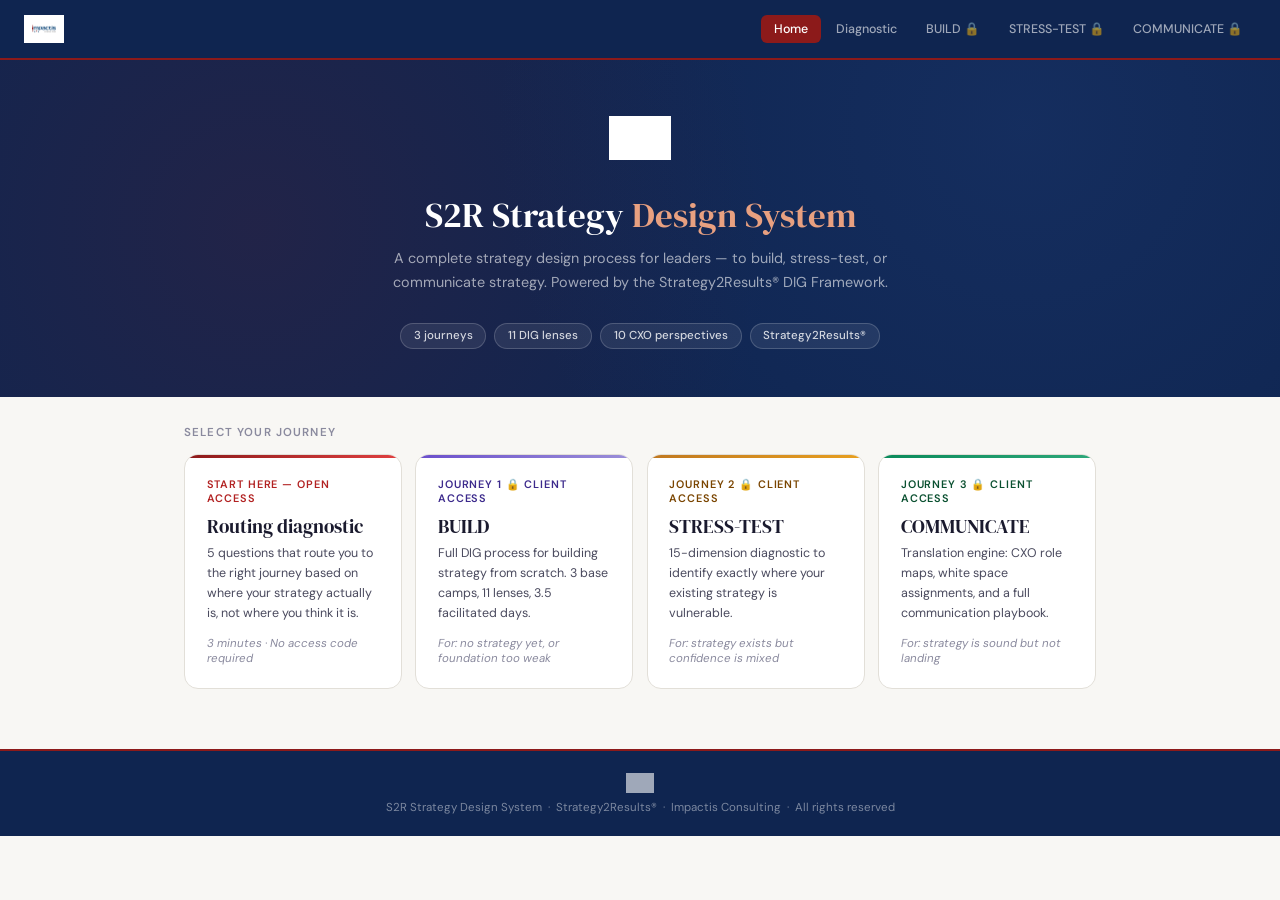
==== index.html @ dedb465a "Add files via upload" ====
<!DOCTYPE html>
<html lang="en">
<head>
<meta charset="UTF-8">
<meta name="viewport" content="width=device-width, initial-scale=1.0">
<title>S2R Strategy Design System — Impactis Consulting</title>
<link rel="preconnect" href="https://fonts.googleapis.com">
<link href="https://fonts.googleapis.com/css2?family=DM+Sans:ital,opsz,wght@0,9..40,300;0,9..40,400;0,9..40,500;0,9..40,600;1,9..40,400&family=DM+Serif+Display&display=swap" rel="stylesheet">
<style>
:root {
  --navy:#1B3F7A; --navy-dk:#0F2550; --navy-lt:#2C5099;
  --red:#8C1A1A; --red-m:#B22222;
  --bg:#F8F7F4; --surf:#FFFFFF; --surf2:#F2F0EC;
  --bdr:#E2DFD8; --bdr2:#CCC9C0;
  --tx:#1A1A2E; --tx2:#4A4A5E; --tx3:#8A8A9E;
  --build-bg:#F0EBF8; --build-bd:#9B8FD8; --build-tx:#3C2A8C;
  --stress-bg:#FEF3E2; --stress-bd:#E8A020; --stress-tx:#7A4500;
  --comm-bg:#E2F5EE; --comm-bd:#2EA87A; --comm-tx:#0A5030;
}
* { box-sizing:border-box; margin:0; padding:0; }
body { font-family:'DM Sans',sans-serif; background:var(--bg); color:var(--tx); min-height:100vh; }
.topnav { background:var(--navy-dk); padding:0 1.5rem; display:flex; align-items:center; justify-content:space-between; height:60px; position:sticky; top:0; z-index:100; border-bottom:2px solid var(--red); }
.topnav img { height:28px; }
.nav-links { display:flex; gap:3px; }
.nav-btn { padding:.4rem .8rem; border:none; background:none; color:rgba(255,255,255,.6); font-family:'DM Sans',sans-serif; font-size:.78rem; font-weight:500; cursor:pointer; border-radius:6px; transition:all .2s; white-space:nowrap; }
.nav-btn:hover { background:rgba(255,255,255,.1); color:#fff; }
.nav-btn.active { background:var(--red); color:#fff; }
.hero { background:var(--navy-dk); padding:3.5rem 1.5rem 3rem; text-align:center; position:relative; overflow:hidden; }
.hero::before { content:''; position:absolute; inset:0; background-image:radial-gradient(circle at 20% 50%,rgba(140,26,26,.15) 0%,transparent 50%),radial-gradient(circle at 80% 20%,rgba(44,80,153,.2) 0%,transparent 50%); }
.hero-logo { height:44px; margin-bottom:1.75rem; position:relative; filter:brightness(0) invert(1); }
.hero h1 { font-family:'DM Serif Display',serif; font-size:2.2rem; font-weight:400; color:#fff; line-height:1.25; margin-bottom:.65rem; position:relative; }
.hero h1 em { color:#E8A080; font-style:normal; }
.hero-sub { font-size:.9rem; color:rgba(255,255,255,.6); max-width:520px; margin:0 auto 1.75rem; line-height:1.65; position:relative; }
.hero-badges { display:flex; gap:8px; justify-content:center; flex-wrap:wrap; position:relative; }
.badge { background:rgba(255,255,255,.08); border:1px solid rgba(255,255,255,.18); color:rgba(255,255,255,.8); padding:.28rem .8rem; border-radius:20px; font-size:.72rem; font-weight:500; }
.journey-sel { padding:1.75rem 1.5rem; max-width:960px; margin:0 auto; }
.sel-title { font-size:.72rem; font-weight:600; color:var(--tx3); text-transform:uppercase; letter-spacing:.1em; margin-bottom:.9rem; }
.journey-cards { display:grid; grid-template-columns:repeat(auto-fit,minmax(200px,1fr)); gap:.85rem; }
.jcard { background:var(--surf); border:1.5px solid var(--bdr); border-radius:14px; padding:1.35rem; cursor:pointer; transition:all .2s; position:relative; overflow:hidden; }
.jcard::before { content:''; position:absolute; top:0; left:0; right:0; height:3px; }
.jcard.j-diag::before { background:linear-gradient(90deg,var(--red),#E04040); }
.jcard.j-build::before { background:linear-gradient(90deg,#6B4FCC,#9B8FD8); }
.jcard.j-stress::before { background:linear-gradient(90deg,#C07820,#E8A020); }
.jcard.j-comm::before { background:linear-gradient(90deg,#0A8A5A,#2EA87A); }
.jcard:hover { border-color:var(--navy); transform:translateY(-2px); box-shadow:0 6px 20px rgba(27,63,122,.1); }
.jcard-tag { font-size:.68rem; font-weight:600; text-transform:uppercase; letter-spacing:.08em; margin-bottom:.5rem; }
.j-diag .jcard-tag { color:var(--red-m); }
.j-build .jcard-tag { color:var(--build-tx); }
.j-stress .jcard-tag { color:var(--stress-tx); }
.j-comm .jcard-tag { color:var(--comm-tx); }
.jcard-title { font-family:'DM Serif Display',serif; font-size:1.2rem; color:var(--tx); margin-bottom:.35rem; }
.jcard-desc { font-size:.78rem; color:var(--tx2); line-height:1.6; margin-bottom:.75rem; }
.jcard-who { font-size:.72rem; color:var(--tx3); font-style:italic; }
.main { max-width:960px; margin:0 auto; padding:1.25rem 1.5rem 4rem; }
.page { display:none; }
.page.active { display:block; }
.sec-hdr { background:var(--surf); border:1px solid var(--bdr); border-radius:14px; padding:1.1rem 1.35rem; margin-bottom:1.1rem; border-top:3px solid; }
.sec-hdr.h-diag { border-top-color:var(--red-m); }
.sec-hdr.h-build { border-top-color:var(--build-bd); }
.sec-hdr.h-stress { border-top-color:var(--stress-bd); }
.sec-hdr.h-comm { border-top-color:var(--comm-bd); }
.sec-title { font-family:'DM Serif Display',serif; font-size:1.25rem; color:var(--tx); margin-bottom:.22rem; }
.sec-sub { font-size:.8rem; color:var(--tx2); line-height:1.55; }
.stats-row { display:flex; gap:7px; margin-top:.75rem; flex-wrap:wrap; }
.stat { background:var(--surf2); border-radius:7px; padding:.4rem .7rem; text-align:center; }
.stat-v { font-size:.95rem; font-weight:600; color:var(--navy); }
.stat-l { font-size:.62rem; color:var(--tx3); text-transform:uppercase; letter-spacing:.05em; }
.prog-wrap { display:flex; gap:5px; align-items:center; margin-bottom:1.25rem; }
.prog-dot { width:30px; height:3px; border-radius:2px; background:var(--bdr); transition:background .3s; }
.prog-dot.done { background:var(--navy); }
.prog-dot.active { background:var(--red-m); }
.prog-lbl { font-size:.72rem; color:var(--tx3); margin-left:7px; }
.q-card { background:var(--surf); border:1px solid var(--bdr); border-radius:14px; padding:1.35rem; margin-bottom:.85rem; }
.q-num { font-size:.68rem; font-weight:600; color:var(--red-m); letter-spacing:.08em; text-transform:uppercase; margin-bottom:.45rem; }
.q-text { font-size:.95rem; font-weight:500; color:var(--tx); line-height:1.45; margin-bottom:.28rem; }
.q-sub { font-size:.78rem; color:var(--tx3); line-height:1.55; margin-bottom:.95rem; font-style:italic; }
.opt { display:block; width:100%; background:var(--surf2); border:1px solid var(--bdr); border-radius:8px; padding:.8rem 1rem; margin-bottom:.4rem; cursor:pointer; text-align:left; transition:all .15s; font-family:'DM Sans',sans-serif; }
.opt:hover { border-color:var(--navy); background:#EEF2FA; }
.opt-lbl { font-size:.66rem; font-weight:600; color:var(--tx3); display:block; margin-bottom:2px; text-transform:uppercase; letter-spacing:.05em; }
.opt-txt { font-size:.82rem; color:var(--tx); line-height:1.45; }
.res-card { border-radius:14px; padding:1.35rem; border:2px solid; margin-bottom:.75rem; }
.res-card.rb { background:var(--build-bg); border-color:var(--build-bd); }
.res-card.rs { background:var(--stress-bg); border-color:var(--stress-bd); }
.res-card.rc { background:var(--comm-bg); border-color:var(--comm-bd); }
.res-title { font-family:'DM Serif Display',serif; font-size:1.3rem; margin-bottom:.22rem; }
.rb .res-title { color:var(--build-tx); }
.rs .res-title { color:var(--stress-tx); }
.rc .res-title { color:var(--comm-tx); }
.res-desc { font-size:.82rem; line-height:1.65; margin-bottom:.85rem; }
.rb .res-desc { color:#4A3A7A; }
.rs .res-desc { color:#7A4500; }
.rc .res-desc { color:var(--comm-tx); }
.sig-list { list-style:none; margin-bottom:.85rem; }
.sig-list li { font-size:.78rem; padding:2px 0 2px 13px; position:relative; line-height:1.5; }
.sig-list li::before { content:"—"; position:absolute; left:0; opacity:.5; }
.rb .sig-list li { color:#4A3A7A; }
.rs .sig-list li { color:#7A4500; }
.rc .sig-list li { color:var(--comm-tx); }
.score-row { display:flex; gap:7px; margin-bottom:.85rem; flex-wrap:wrap; }
.score-pill { font-size:.72rem; font-weight:500; padding:2px 9px; border-radius:9px; background:var(--surf2); border:1px solid var(--bdr); color:var(--tx2); }
.restart-lnk { background:none; border:none; font-size:.72rem; color:var(--tx3); cursor:pointer; text-decoration:underline; margin-top:.65rem; display:block; font-family:'DM Sans',sans-serif; }
.card { background:var(--surf); border:1px solid var(--bdr); border-radius:12px; overflow:hidden; margin-bottom:.85rem; }
.card-hdr { padding:.82rem 1rem; display:flex; align-items:center; justify-content:space-between; cursor:pointer; user-select:none; gap:8px; }
.card-hdr:hover { background:var(--surf2); }
.card-badge { font-size:.65rem; font-weight:600; padding:2px 7px; border-radius:5px; text-transform:uppercase; letter-spacing:.04em; flex-shrink:0; text-align:center; min-width:22px; }
.card-title { font-size:.88rem; font-weight:500; flex:1; margin:0 .6rem; }
.card-meta { font-size:.72rem; color:var(--tx3); flex-shrink:0; }
.card-chev { font-size:.8rem; color:var(--tx3); transition:transform .2s; flex-shrink:0; }
.card-chev.open { transform:rotate(180deg); }
.card-body { display:none; padding:.9rem 1rem 1rem; border-top:1px solid var(--bdr); }
.card-body.open { display:block; }
.arc-row { display:flex; gap:4px; flex-wrap:wrap; margin:7px 0; }
.arc-chip { font-size:.7rem; font-weight:500; padding:2px 8px; border-radius:5px; }
.det-lbl { font-size:.65rem; font-weight:600; color:var(--tx3); text-transform:uppercase; letter-spacing:.07em; margin:9px 0 3px; }
.det-txt { font-size:.8rem; color:var(--tx2); line-height:1.6; }
.out-pills { display:flex; flex-wrap:wrap; gap:4px; margin:3px 0; }
.out-pill { font-size:.7rem; font-weight:500; padding:2px 8px; border-radius:5px; }
.probe-list { list-style:none; }
.probe-list li { font-size:.78rem; color:var(--tx2); padding:2px 0 2px 13px; position:relative; line-height:1.5; }
.probe-list li::before { content:"?"; position:absolute; left:0; font-size:.65rem; font-weight:600; opacity:.5; top:4px; }
.phase-out { border-radius:9px; padding:.8rem .95rem; margin-top:.8rem; border-left:3px solid; }
.po-lbl { font-size:.65rem; font-weight:600; text-transform:uppercase; letter-spacing:.07em; margin-bottom:3px; }
.po-txt { font-size:.8rem; line-height:1.6; }
.cl-block { margin-bottom:.85rem; border-radius:12px; overflow:hidden; border:1px solid; }
.cb-hdr2 { padding:.8rem 1rem; display:flex; align-items:center; gap:9px; }
.dim-list { padding:.4rem .95rem .9rem; }
.dim-row { padding:.55rem 0; border-top:1px solid var(--bdr); }
.dim-row:first-child { border-top:none; }
.dim-q { font-size:.82rem; color:var(--tx); margin-bottom:.3rem; line-height:1.4; font-weight:500; }
.dim-sub { font-size:.73rem; color:var(--tx3); margin-bottom:.35rem; font-style:italic; line-height:1.4; }
.sc-track { display:flex; align-items:center; gap:7px; }
.sc-track input[type=range] { flex:1; accent-color:var(--navy); }
.sc-val { font-size:.73rem; font-weight:500; width:88px; text-align:right; flex-shrink:0; color:var(--navy); }
.sc-lbls { display:flex; justify-content:space-between; font-size:.63rem; color:var(--tx3); margin-top:2px; }
.hgrid { display:grid; grid-template-columns:repeat(5,1fr); gap:7px; margin-bottom:1.1rem; }
.hcard { border-radius:9px; padding:.7rem .45rem; border:1px solid; text-align:center; }
.hcard-nm { font-size:.62rem; font-weight:600; margin-bottom:2px; text-transform:uppercase; letter-spacing:.04em; }
.hcard-sc { font-size:1.25rem; font-weight:600; margin-bottom:1px; }
.hcard-lb { font-size:.65rem; }
.ovbar { height:5px; border-radius:3px; background:var(--bdr); margin:5px 0 1rem; }
.ovfill { height:5px; border-radius:3px; }
.gap-item { border-radius:9px; border:1px solid; margin-bottom:7px; overflow:hidden; }
.gap-hdr { padding:.7rem .95rem; display:flex; align-items:center; gap:7px; cursor:pointer; user-select:none; }
.gap-sev { font-size:.65rem; font-weight:600; padding:2px 6px; border-radius:4px; flex-shrink:0; color:#fff; }
.gap-title { font-size:.83rem; font-weight:500; flex:1; }
.gap-chev { font-size:.78rem; color:var(--tx3); transition:transform .2s; }
.gap-chev.open { transform:rotate(180deg); }
.gap-body { display:none; padding:0 .95rem .9rem; }
.gap-body.open { display:block; }
.st-grid { display:grid; grid-template-columns:1fr 1fr; gap:7px; margin:9px 0; }
.st-cell { border-radius:7px; padding:.55rem .7rem; border:1px solid var(--bdr); background:var(--surf2); }
.st-lbl { font-size:.63rem; font-weight:600; text-transform:uppercase; letter-spacing:.06em; color:var(--tx3); margin-bottom:2px; }
.st-txt { font-size:.76rem; color:var(--tx2); line-height:1.5; }
.lens-pills { display:flex; flex-wrap:wrap; gap:4px; margin-top:5px; }
.lens-pill { font-size:.68rem; font-weight:500; padding:2px 7px; border-radius:5px; }
.rb-card { border-radius:9px; border:1px solid var(--bdr); overflow:hidden; margin-bottom:7px; }
.rb-hdr2 { padding:.6rem .95rem; background:var(--surf2); display:flex; align-items:center; gap:7px; }
.rb-pri { font-size:.68rem; font-weight:600; padding:2px 6px; border-radius:4px; flex-shrink:0; }
.rb-title { font-size:.82rem; font-weight:500; flex:1; }
.rb-body { padding:.7rem .95rem; }
.rb-act { font-size:.8rem; color:var(--tx2); line-height:1.5; margin-bottom:.45rem; }
.step-nav2 { display:flex; margin-bottom:1.1rem; border-radius:9px; overflow:hidden; border:1px solid var(--bdr); }
.step-btn2 { flex:1; padding:.55rem .45rem; font-size:.72rem; font-weight:500; text-align:center; cursor:pointer; border:none; background:var(--surf2); color:var(--tx3); transition:all .2s; border-right:1px solid var(--bdr); font-family:'DM Sans',sans-serif; }
.step-btn2:last-child { border-right:none; }
.step-btn2.active { background:var(--comm-bg); color:var(--comm-tx); }
.step-btn2.done { background:var(--surf); color:var(--navy); font-weight:600; }
.csec { display:none; }
.csec.active { display:block; }
.fld-lbl { font-size:.68rem; font-weight:600; color:var(--tx3); text-transform:uppercase; letter-spacing:.06em; margin-bottom:3px; margin-top:13px; }
.fld-lbl:first-child { margin-top:0; }
.fld-sub { font-size:.73rem; color:var(--tx3); margin-bottom:5px; font-style:italic; line-height:1.4; }
textarea { width:100%; border:1px solid var(--bdr); border-radius:8px; padding:.6rem .8rem; font-size:.8rem; font-family:'DM Sans',sans-serif; color:var(--tx); background:var(--surf); resize:vertical; min-height:55px; line-height:1.5; }
textarea:focus { outline:none; border-color:var(--navy); }
input[type=text] { width:100%; border:1px solid var(--bdr); border-radius:6px; padding:.35rem .6rem; font-size:.78rem; font-family:'DM Sans',sans-serif; color:var(--tx); background:var(--surf); }
input[type=text]:focus { outline:none; border-color:var(--navy); }
.cxo-card2 { border-radius:9px; border:1px solid var(--bdr); overflow:hidden; margin-bottom:7px; }
.cxo-hdr2 { padding:.65rem .95rem; display:flex; align-items:center; gap:7px; cursor:pointer; user-select:none; }
.cxo-av { width:26px; height:26px; border-radius:50%; display:flex; align-items:center; justify-content:center; font-size:.65rem; font-weight:600; flex-shrink:0; }
.cxo-role2 { font-size:.85rem; font-weight:500; flex:1; }
.cxo-bias2 { font-size:.68rem; padding:2px 6px; border-radius:4px; flex-shrink:0; }
.cxo-chev2 { font-size:.78rem; color:var(--tx3); transition:transform .2s; }
.cxo-chev2.open { transform:rotate(180deg); }
.cxo-body2 { display:none; padding:0 .95rem .9rem; background:var(--surf); }
.cxo-body2.open { display:block; }
.trans-g { display:grid; grid-template-columns:1fr 1fr; gap:7px; margin:7px 0; }
.trans-c { border-radius:7px; padding:.55rem .7rem; border:1px solid var(--bdr); background:var(--surf2); }
.tc-lbl { font-size:.62rem; font-weight:600; text-transform:uppercase; letter-spacing:.06em; color:var(--tx3); margin-bottom:2px; }
.tc-txt { font-size:.76rem; color:var(--tx2); line-height:1.4; margin-bottom:3px; }
.vt-triad-row { margin-bottom:6px; border-radius:8px; padding:.6rem .75rem; border:1px solid; }
.vt-dim-label { font-size:.65rem; font-weight:600; text-transform:uppercase; letter-spacing:.06em; margin-bottom:4px; }
.vt-enterprise { background:rgba(255,255,255,.6); border-radius:5px; padding:.3rem .5rem; margin-bottom:4px; }
.vt-ent-lbl { font-size:.6rem; font-weight:600; text-transform:uppercase; letter-spacing:.05em; opacity:.7; margin-bottom:1px; }
.vt-ent-val { font-size:.74rem; font-style:italic; line-height:1.4; }
.vt-contrib-lbl { font-size:.6rem; font-weight:600; text-transform:uppercase; letter-spacing:.05em; opacity:.7; margin-bottom:2px; }
.ws-row2 { border-radius:9px; border:1px solid; margin-bottom:7px; overflow:hidden; }
.ws-hdr2 { padding:.7rem .95rem; display:flex; align-items:center; gap:7px; cursor:pointer; user-select:none; }
.ws-chev2 { font-size:.78rem; color:var(--tx3); transition:transform .2s; margin-left:auto; }
.ws-chev2.open { transform:rotate(180deg); }
.ws-body2 { display:none; padding:0 .95rem .9rem; }
.ws-body2.open { display:block; }
.ws-q2 { font-size:.78rem; color:var(--tx2); line-height:1.55; margin-bottom:.45rem; padding:.4rem .55rem; background:var(--surf2); border-radius:5px; border-left:2px solid; }
.own-sel { width:100%; border:1px solid var(--bdr); border-radius:6px; padding:.38rem .6rem; font-size:.78rem; font-family:'DM Sans',sans-serif; color:var(--tx); background:var(--surf); margin-top:5px; }
.pb-block2 { border-radius:9px; border:1px solid var(--bdr); overflow:hidden; margin-bottom:9px; }
.pb-hdr2 { padding:.75rem .95rem; display:flex; align-items:center; gap:7px; cursor:pointer; user-select:none; }
.pb-chev2 { font-size:.78rem; color:var(--tx3); transition:transform .2s; margin-left:auto; }
.pb-chev2.open { transform:rotate(180deg); }
.pb-body2 { display:none; padding:0 .95rem .9rem; }
.pb-body2.open { display:block; }
.msg-box2 { background:var(--surf2); border-radius:7px; padding:.7rem .85rem; margin-bottom:7px; border-left:3px solid var(--bdr2); }
.msg-lbl { font-size:.65rem; font-weight:600; text-transform:uppercase; letter-spacing:.06em; color:var(--tx3); margin-bottom:3px; }
.msg-txt { font-size:.78rem; color:var(--tx2); line-height:1.6; white-space:pre-line; }
.facil-box { background:#FEF3E2; border-radius:7px; padding:.55rem .8rem; border-left:3px solid #E8A020; margin-top:7px; }
.facil-lbl { font-size:.62rem; font-weight:600; text-transform:uppercase; letter-spacing:.06em; color:#7A4500; margin-bottom:2px; }
.facil-txt { font-size:.76rem; color:#7A4500; line-height:1.55; }
.warn-chip { display:inline-block; font-size:.7rem; padding:2px 7px; border-radius:5px; background:#FEE; color:#8C1A1A; border:1px solid #F0AAAA; margin-bottom:9px; }
.info-box { background:var(--surf2); border:1px solid var(--bdr); border-radius:9px; padding:.8rem .95rem; margin-bottom:.8rem; }
.info-title { font-size:.82rem; font-weight:500; color:var(--tx); margin-bottom:2px; }
.info-sub { font-size:.76rem; color:var(--tx2); line-height:1.55; }
.btn-p { padding:.55rem 1.1rem; border-radius:8px; border:none; font-size:.82rem; font-weight:500; cursor:pointer; background:var(--navy); color:#fff; font-family:'DM Sans',sans-serif; transition:opacity .15s; }
.btn-p:hover { opacity:.85; }
.btn-s { padding:.48rem .9rem; border-radius:7px; background:none; border:1px solid var(--bdr2); color:var(--tx2); font-size:.78rem; font-family:'DM Sans',sans-serif; cursor:pointer; transition:background .15s; }
.btn-s:hover { background:var(--surf2); }
.btn-red { background:var(--red-m) !important; color:#fff !important; }
.btn-grn { background:var(--comm-tx) !important; color:#fff !important; }
.btn-row { display:flex; gap:7px; align-items:center; margin-top:.85rem; flex-wrap:wrap; }
footer { background:var(--navy-dk); color:rgba(255,255,255,.45); text-align:center; padding:1.35rem; font-size:.72rem; border-top:2px solid var(--red); margin-top:2rem; }
footer img { height:20px; filter:brightness(0) invert(1); opacity:.6; margin-bottom:.45rem; display:block; margin-left:auto; margin-right:auto; }
.lock-overlay { position:fixed; inset:0; background:linear-gradient(135deg,#0F2550 0%,#1B3F7A 100%); display:flex; align-items:center; justify-content:center; z-index:9999; padding:1.5rem; }
.lock-box { background:#fff; border-radius:18px; padding:2.75rem 2.25rem; max-width:400px; width:100%; text-align:center; box-shadow:0 32px 80px rgba(0,0,0,.35); }
.lock-logo { height:38px; margin-bottom:2rem; }
.lock-ring { width:64px; height:64px; border-radius:50%; background:#EEF2FA; display:flex; align-items:center; justify-content:center; margin:0 auto 1.25rem; font-size:1.6rem; }
.lock-title { font-family:'DM Serif Display',serif; font-size:1.5rem; color:#0F2550; margin-bottom:.4rem; }
.lock-sub { font-size:.82rem; color:#6A6A7E; line-height:1.6; margin-bottom:1.75rem; }
.lock-input-wrap { position:relative; margin-bottom:.75rem; }
.lock-input { width:100%; border:1.5px solid #E2DFD8; border-radius:10px; padding:.8rem 2.8rem .8rem 1rem; font-size:.95rem; font-family:'DM Sans',sans-serif; color:#1A1A2E; background:#F8F7F4; transition:border-color .15s; text-align:center; letter-spacing:.1em; }
.lock-input:focus { outline:none; border-color:#1B3F7A; background:#fff; }
.lock-input.shake { animation:shake .35s ease; }
.lock-btn { width:100%; padding:.8rem; border-radius:10px; border:none; font-size:.95rem; font-weight:600; font-family:'DM Sans',sans-serif; cursor:pointer; background:#1B3F7A; color:#fff; transition:all .15s; margin-bottom:.75rem; }
.lock-btn:hover { background:#0F2550; }
.lock-err { font-size:.78rem; color:#B22222; margin-bottom:.5rem; min-height:1.1rem; }
.lock-footer { font-size:.72rem; color:#A0A0B0; margin-top:1.25rem; line-height:1.5; }
.lock-footer a { color:#1B3F7A; font-weight:500; }
@keyframes shake { 0%,100%{transform:translateX(0)} 20%{transform:translateX(-6px)} 40%{transform:translateX(6px)} 60%{transform:translateX(-4px)} 80%{transform:translateX(4px)} }
@media(max-width:600px) {
  .hero h1 { font-size:1.65rem; }
  .journey-cards { grid-template-columns:1fr; }
  .hgrid { grid-template-columns:repeat(3,1fr); }
  .st-grid,.trans-g { grid-template-columns:1fr; }
  .nav-btn { font-size:.68rem; padding:.32rem .5rem; }
  .topnav { padding:0 .85rem; }
}

.sf-wrap{border:2px solid #1B3F7A;border-radius:14px;overflow:hidden;margin-bottom:1.25rem}
.sf-hdr{background:linear-gradient(135deg,#1B3F7A,#2C5099);padding:1rem 1.25rem;cursor:pointer;display:flex;align-items:center;justify-content:space-between}
.sf-hdr-title{font-family:'DM Serif Display',serif;font-size:1.15rem;color:#fff;margin-bottom:.18rem}
.sf-hdr-sub{font-size:.74rem;color:rgba(255,255,255,.7)}
.sf-hdr-badge{font-size:.62rem;font-weight:600;padding:3px 9px;border-radius:10px;background:rgba(255,255,255,.15);color:#fff;text-transform:uppercase;letter-spacing:.07em}
.sf-body{background:#fff;display:none}.sf-body.open{display:block}
.sf-tabs{display:flex;overflow-x:auto;border-bottom:1px solid var(--bdr);background:#F8F7F4;padding:0 .65rem;gap:2px}
.sf-tab{padding:.5rem .7rem;border:none;background:none;font-family:'DM Sans',sans-serif;font-size:.72rem;font-weight:500;color:var(--tx3);cursor:pointer;border-bottom:2px solid transparent;white-space:nowrap;flex-shrink:0}
.sf-tab:hover{color:var(--navy)}.sf-tab.active{color:var(--navy);border-bottom-color:var(--red-m);font-weight:600}
.sf-panel{display:none;padding:1rem 1.1rem 1.25rem}.sf-panel.active{display:block}
.sf-def-line{font-size:.82rem;color:var(--tx2);line-height:1.65;background:var(--surf2);border-radius:8px;padding:.75rem .95rem;border-left:3px solid var(--navy);margin-bottom:.85rem;font-style:italic}
.sf-table{width:100%;border-collapse:collapse;margin-bottom:.75rem}
.sf-table th{background:var(--navy);color:#fff;font-size:.66rem;font-weight:600;text-transform:uppercase;letter-spacing:.06em;padding:.45rem .65rem;text-align:left}
.sf-table td{font-size:.76rem;color:var(--tx2);padding:.4rem .65rem;border-bottom:1px solid var(--bdr);line-height:1.5;vertical-align:top}
.sf-table tr:nth-child(even) td{background:#F8F7F4}.sf-table td:first-child{font-weight:600;color:var(--navy);white-space:nowrap}
.sf-grid2{display:grid;grid-template-columns:1fr 1fr;gap:.65rem;margin-bottom:.85rem}
.sf-card{border-radius:9px;border:1px solid;padding:.75rem .9rem}
.sf-card-lbl{font-size:.65rem;font-weight:600;text-transform:uppercase;letter-spacing:.07em;margin-bottom:.35rem}
.sf-card-title{font-size:.95rem;font-weight:600;margin-bottom:.3rem;font-family:'DM Serif Display',serif}
.sf-card-body{font-size:.76rem;line-height:1.55;color:var(--tx2)}
.sf-chain-item{display:flex;gap:.75rem;margin-bottom:.65rem;align-items:flex-start}
.sf-chain-num{width:28px;height:28px;border-radius:50%;background:var(--navy);color:#fff;font-size:.78rem;font-weight:600;display:flex;align-items:center;justify-content:center;flex-shrink:0;margin-top:2px}
.sf-chain-body{flex:1;border:1px solid var(--bdr);border-radius:8px;padding:.6rem .8rem}
.sf-chain-stage{font-size:.82rem;font-weight:600;color:var(--navy);margin-bottom:.2rem}
.sf-chain-what{font-size:.75rem;color:var(--tx2);line-height:1.5;margin-bottom:.25rem}
.sf-chain-break{font-size:.72rem;color:#8C1A1A;background:#FEE;border-radius:4px;padding:.2rem .45rem;border-left:2px solid #D04040}
.sf-chain-arrow{text-align:center;font-size:.9rem;color:var(--navy);opacity:.5;margin:-3px 0 -3px 10px}
.sf-engine-card{border-radius:9px;border:1px solid #6B8FCC;background:#EEF2FA;padding:.85rem 1rem;margin-bottom:.65rem}
.sf-engine-title{font-size:.9rem;font-weight:600;color:#1B3F7A;margin-bottom:.25rem}
.sf-engine-sub{font-size:.74rem;color:#4A5E8A;margin-bottom:.45rem}
.sf-engine-body{font-size:.76rem;color:var(--tx2);line-height:1.55}
.sf-engine-fail{font-size:.72rem;background:#FEE;color:#8C1A1A;border-radius:4px;padding:.3rem .55rem;margin-top:.45rem;border-left:2px solid #D04040}
.dig-align{border-radius:9px;border:1px solid;padding:.75rem .95rem;margin-top:.85rem}
.dig-align-hdr{font-size:.65rem;font-weight:600;text-transform:uppercase;letter-spacing:.08em;margin-bottom:.55rem;display:flex;align-items:center;gap:6px}
.dig-align-hdr::before{content:'↩';font-size:.85rem}
.dig-align-row{display:grid;grid-template-columns:1fr 1fr;gap:.5rem;margin-bottom:.45rem}
.dig-align-cell{border-radius:6px;padding:.45rem .6rem;background:rgba(255,255,255,.6);border:1px solid rgba(0,0,0,.08)}
.dig-align-cell-lbl{font-size:.6rem;font-weight:600;text-transform:uppercase;letter-spacing:.06em;opacity:.7;margin-bottom:2px}
.dig-align-cell-val{font-size:.73rem;line-height:1.45}
.dig-align-pills{display:flex;flex-wrap:wrap;gap:4px;margin-top:.35rem}
.dig-align-pill{font-size:.67rem;font-weight:500;padding:2px 7px;border-radius:5px;opacity:.85}
.sf-qref-row{display:grid;grid-template-columns:120px 1fr 1fr 1fr;gap:0;border-bottom:1px solid var(--bdr)}
.sf-qref-row:last-child{border-bottom:none}
.sf-qref-cell{padding:.5rem .65rem;font-size:.74rem;color:var(--tx2);line-height:1.45;border-right:1px solid var(--bdr)}
.sf-qref-cell:last-child{border-right:none}
.sf-qref-cell.header{font-size:.64rem;font-weight:600;text-transform:uppercase;letter-spacing:.06em;color:var(--tx3);background:#F8F7F4}
.sf-qref-cell.dim{font-weight:600;color:var(--navy);background:#F0F4FF}
@media(max-width:600px){.sf-grid2{grid-template-columns:1fr}.dig-align-row{grid-template-columns:1fr}.sf-qref-row{grid-template-columns:1fr}}
</style>
</head>
<body>

<!-- LOCK OVERLAY -->
<div id="lock-overlay" class="lock-overlay" style="display:none">
  <div class="lock-box">
    <img class="lock-logo" src="[data-uri]" alt="Impactis Consulting">
    <div class="lock-ring">🔒</div>
    <div class="lock-title">Journey access required</div>
    <p class="lock-sub">The BUILD, STRESS-TEST, and COMMUNICATE journeys are available to Impactis Consulting clients. Enter your access code to continue.</p>
    <div class="lock-input-wrap">
      <input class="lock-input" type="password" id="lock-pw" placeholder="Enter access code" onkeydown="if(event.key==='Enter')lockSubmit()">
    </div>
    <div class="lock-err" id="lock-err"></div>
    <button class="lock-btn" onclick="lockSubmit()">Unlock &rarr;</button>
    <button onclick="cancelLock()" style="width:100%;padding:.65rem;border-radius:10px;border:1px solid #E2DFD8;background:none;font-size:.88rem;font-family:'DM Sans',sans-serif;color:#4A4A5E;cursor:pointer;margin-bottom:.5rem;">&#8592; Back to main menu</button>
    <div class="lock-footer">Don't have an access code?<br><a href="/cdn-cgi/l/email-protection#85ecebe3eac5ece8f5e4e6f1ecf6abe6eaabffe4"><span class="__cf_email__" data-cfemail="fa93949c95ba93978a9b998e9389d49995d4809b">[email&#160;protected]</span></a></div>
  </div>
</div>

<!-- NAV -->
<nav class="topnav">
  <img src="[data-uri]" alt="Impactis Consulting">
  <div class="nav-links">
    <button class="nav-btn active" onclick="showPage('home')">Home</button>
    <button class="nav-btn" onclick="showPage('diagnostic')">Diagnostic</button>
    <button class="nav-btn" onclick="showPage('build')">BUILD 🔒</button>
    <button class="nav-btn" onclick="showPage('stress')">STRESS-TEST 🔒</button>
    <button class="nav-btn" onclick="showPage('communicate')">COMMUNICATE 🔒</button>
  </div>
</nav>

<!-- HOME -->
<div class="page active" id="page-home">
  <div class="hero">
    <img class="hero-logo" src="[data-uri]" alt="Impactis Consulting">
    <h1>S2R Strategy <em>Design System</em></h1>
    <p class="hero-sub">A complete strategy design process for leaders — to build, stress-test, or communicate strategy. Powered by the Strategy2Results&reg; DIG Framework.</p>
    <div class="hero-badges">
      <span class="badge">3 journeys</span>
      <span class="badge">11 DIG lenses</span>
      <span class="badge">10 CXO perspectives</span>
      <span class="badge">Strategy2Results&reg;</span>
    </div>
  </div>
  <div class="journey-sel">
    <div class="sel-title">Select your journey</div>
    <div class="journey-cards">
      <div class="jcard j-diag" onclick="showPage('diagnostic')">
        <div class="jcard-tag">Start here &mdash; Open access</div>
        <div class="jcard-title">Routing diagnostic</div>
        <div class="jcard-desc">5 questions that route you to the right journey based on where your strategy actually is, not where you think it is.</div>
        <div class="jcard-who">3 minutes &middot; No access code required</div>
      </div>
      <div class="jcard j-build" onclick="showPage('build')">
        <div class="jcard-tag">Journey 1 🔒 Client access</div>
        <div class="jcard-title">BUILD</div>
        <div class="jcard-desc">Full DIG process for building strategy from scratch. 3 base camps, 11 lenses, 3.5 facilitated days.</div>
        <div class="jcard-who">For: no strategy yet, or foundation too weak</div>
      </div>
      <div class="jcard j-stress" onclick="showPage('stress')">
        <div class="jcard-tag">Journey 2 🔒 Client access</div>
        <div class="jcard-title">STRESS-TEST</div>
        <div class="jcard-desc">15-dimension diagnostic to identify exactly where your existing strategy is vulnerable.</div>
        <div class="jcard-who">For: strategy exists but confidence is mixed</div>
      </div>
      <div class="jcard j-comm" onclick="showPage('communicate')">
        <div class="jcard-tag">Journey 3 🔒 Client access</div>
        <div class="jcard-title">COMMUNICATE</div>
        <div class="jcard-desc">Translation engine: CXO role maps, white space assignments, and a full communication playbook.</div>
        <div class="jcard-who">For: strategy is sound but not landing</div>
      </div>
    </div>
  </div>
</div>

<!-- DIAGNOSTIC -->
<div class="page" id="page-diagnostic">
  <div class="main">
    <div style="margin-bottom:.85rem"><button onclick="showPage('home')" style="background:none;border:none;font-family:'DM Sans',sans-serif;font-size:.78rem;color:var(--tx3);cursor:pointer;padding:.3rem 0;display:flex;align-items:center;gap:5px">&#8592; Main menu</button></div>
    <div class="sec-hdr h-diag">
      <div class="sec-title">Routing diagnostic</div>
      <div class="sec-sub">5 questions that route you to the right journey. Answer honestly. The diagnostic is open access — the journeys require a client access code.</div>
    </div>
    <div id="diag-prog"></div>
    <div id="diag-qzone"></div>
  </div>
</div>

<!-- BUILD -->
<div class="page" id="page-build">
  <div class="main">
    <div style="margin-bottom:.85rem"><button onclick="showPage('home')" style="background:none;border:none;font-family:'DM Sans',sans-serif;font-size:.78rem;color:var(--tx3);cursor:pointer;padding:.3rem 0;display:flex;align-items:center;gap:5px">&#8592; Main menu</button></div>
    <div class="sec-hdr h-build">
      <div class="sec-title">BUILD journey — full DIG process</div>
      <div class="sec-sub">Three base camps, 11 lenses, driven by the 4-point learning arc: Awareness &rarr; Intelligence &rarr; Extrapolating &rarr; Converging Zone. Click each base camp to expand.</div>
      <div class="stats-row">
        <div class="stat"><div class="stat-v">3</div><div class="stat-l">Base camps</div></div>
        <div class="stat"><div class="stat-v">11</div><div class="stat-l">Lenses</div></div>
        <div class="stat"><div class="stat-v">3.5</div><div class="stat-l">Days</div></div>
        <div class="stat"><div class="stat-v">10</div><div class="stat-l">CXO roles</div></div>
      </div>
    </div>
    <div id="strat-fund-wrap"></div>
    <div id="build-camps"></div>
  </div>
</div>

<!-- STRESS-TEST -->
<div class="page" id="page-stress">
  <div class="main">
    <div style="margin-bottom:.85rem"><button onclick="showPage('home')" style="background:none;border:none;font-family:'DM Sans',sans-serif;font-size:.78rem;color:var(--tx3);cursor:pointer;padding:.3rem 0;display:flex;align-items:center;gap:5px">&#8592; Main menu</button></div>
    <div class="sec-hdr h-stress">
      <div class="sec-title">STRESS-TEST journey — 15-dimension assessment</div>
      <div class="sec-sub">Score your existing strategy across five gap clusters. The system identifies your weakest areas, applies four stress-test lenses to each, and produces a prioritised rebuild agenda.</div>
    </div>
    <div id="stress-assess"></div>
    <div class="btn-row">
      <button class="btn-p btn-red" onclick="runStressAnalysis()">Analyse my strategy &rarr;</button>
      <button class="btn-s" onclick="resetStress()">Reset scores</button>
    </div>
    <div id="stress-results" style="display:none;margin-top:1.25rem"></div>
  </div>
</div>

<!-- COMMUNICATE -->
<div class="page" id="page-communicate">
  <div class="main">
    <div style="margin-bottom:.85rem"><button onclick="showPage('home')" style="background:none;border:none;font-family:'DM Sans',sans-serif;font-size:.78rem;color:var(--tx3);cursor:pointer;padding:.3rem 0;display:flex;align-items:center;gap:5px">&#8592; Main menu</button></div>
    <div class="sec-hdr h-comm">
      <div class="sec-title">COMMUNICATE journey — strategy translation engine</div>
      <div class="sec-sub">For leaders whose strategy is sound but not landing. Build your CXO translation map, white space assignments, and full communication playbook in four steps.</div>
    </div>
    <div class="step-nav2" id="comm-tabs"></div>
    <div id="comm-sections"></div>
  </div>
</div>

<footer>
  <img src="[data-uri]" alt="Impactis Consulting">
  S2R Strategy Design System &nbsp;&middot;&nbsp; Strategy2Results&reg; &nbsp;&middot;&nbsp; Impactis Consulting &nbsp;&middot;&nbsp; All rights reserved
</footer>

<script data-cfasync="false" src="/cdn-cgi/scripts/5c5dd728/cloudflare-static/email-decode.min.js"></script><script>

// ═══════════════════════════════════════════
// ACCESS CONTROL
// Password hash (SHA-256). Default = Impactis2025
// Ask Claude to update this when you want a new password.
// ═══════════════════════════════════════════
var PW_HASH = '157445a71fbc7b25c7f09d29a839c110afcf6ba7578644ed697abe033294c541';
var GATED = ['build', 'stress', 'communicate'];
var pendingPage = null;

async function sha256(str) {
  var buf = await crypto.subtle.digest('SHA-256', new TextEncoder().encode(str));
  return Array.from(new Uint8Array(buf)).map(function(b) { return b.toString(16).padStart(2,'0'); }).join('');
}
// No session storage — every journey click requires the access code
function isUnlocked() { return false; }
function showLock(pageId) {
  pendingPage = pageId;
  document.body.style.overflow = 'hidden';
  document.getElementById('lock-overlay').style.display = 'flex';
  setTimeout(function() { document.getElementById('lock-pw').focus(); }, 120);
}
function hideLock() {
  document.body.style.overflow = '';
  document.getElementById('lock-overlay').style.display = 'none';
}
async function lockSubmit() {
  var pw = document.getElementById('lock-pw').value;
  var err = document.getElementById('lock-err');
  if (!pw) { err.textContent = 'Please enter your access code.'; return; }
  var h = await sha256(pw);
  if (h === PW_HASH) {
    hideLock();
    document.getElementById('lock-pw').value = '';
    err.textContent = '';
    hideLock();
    document.getElementById('lock-pw').value = '';
    err.textContent = '';
    if (pendingPage) { var pg = pendingPage; pendingPage = null; _navTo(pg); }
  } else {
    err.textContent = 'Incorrect access code. Please try again.';
    var inp = document.getElementById('lock-pw');
    inp.value = '';
    inp.classList.add('shake');
    setTimeout(function() { inp.classList.remove('shake'); }, 400);
  }
}

function cancelLock() {
  pendingPage = null;
  hideLock();
  _navTo('home');
}

// ═══════════════════════════════════════════
// NAVIGATION
// ═══════════════════════════════════════════
var PAGES = ['home', 'diagnostic', 'build', 'stress', 'communicate'];

function _navTo(id) {
  PAGES.forEach(function(p) {
    document.getElementById('page-' + p).classList.toggle('active', p === id);
  });
  document.querySelectorAll('.nav-btn').forEach(function(b, i) {
    b.classList.toggle('active', PAGES[i] === id);
  });
  window.scrollTo(0, 0);
}

function showPage(id) {
  if (GATED.indexOf(id) !== -1 && !isUnlocked()) {
    showLock(id);
    return;
  }
  _navTo(id);
}

function tog(id) {
  var b = document.getElementById(id + '-b');
  var c = document.getElementById(id + '-c');
  if (!b) return;
  var open = b.classList.toggle('open');
  if (c) c.classList.toggle('open', open);
}

function togCamp(id) {
  var b = document.getElementById('camp-body-' + id);
  var c = document.getElementById('camp-chev-' + id);
  if (!b) return;
  var open = b.style.display === 'none' || b.style.display === '';
  b.style.display = open ? 'block' : 'none';
  if (c) c.textContent = open ? '▲' : '▼';
}

// ═══════════════════════════════════════════
// DIAGNOSTIC
// ═══════════════════════════════════════════
var DQS = [
  {num:"Question 1 of 5", text:"Does your organisation currently have a documented strategy?", sub:"A strategy pinned to a wall or buried in a slide deck doesn't count unless people actively use it.",
   opts:[
    {l:"A", t:"Yes — documented strategy our leadership team actively references and can articulate.", s:{b:0,st:2,c:1}},
    {l:"B", t:"Sort of — we have something, but it's loose, informal, or not consistently understood.", s:{b:1,st:2,c:1}},
    {l:"C", t:"No — starting from scratch or what we have is too outdated to be useful.", s:{b:3,st:0,c:0}}
  ]},
  {num:"Question 2 of 5", text:"How confident are you that your current direction will actually deliver the results you're expecting?", sub:"Think about the last time someone challenged your strategic assumptions. How did that conversation go?",
   opts:[
    {l:"A", t:"Very confident — the logic holds, assumptions are sound, and we've stress-tested it recently.", s:{b:0,st:1,c:2}},
    {l:"B", t:"Somewhat confident — there are areas I'd like to pressure-test, but the core direction feels right.", s:{b:1,st:2,c:1}},
    {l:"C", t:"Not confident — I have real doubts about whether the strategy is built on solid logic.", s:{b:2,st:3,c:0}}
  ]},
  {num:"Question 3 of 5", text:"When your leadership team discusses the strategy, do they all understand it the same way?", sub:"The MyHealth Live test: if you asked 10 leaders what success looks like, would you get one answer or ten?",
   opts:[
    {l:"A", t:"Yes — strong shared understanding. Leaders debate execution, not direction.", s:{b:0,st:1,c:2}},
    {l:"B", t:"Partially — people broadly agree but each function emphasises different priorities.", s:{b:1,st:1,c:2}},
    {l:"C", t:"No — significant misalignment. Different leaders are pursuing different strategies.", s:{b:2,st:2,c:1}}
  ]},
  {num:"Question 4 of 5", text:"When the strategy is communicated to teams, do people know what to do differently?", sub:"Not whether they've heard the strategy — whether they can translate it into changed behaviour.",
   opts:[
    {l:"A", t:"Yes — people understand what to start, stop, and change. Strategy connects to daily decisions.", s:{b:0,st:0,c:1}},
    {l:"B", t:"Partially — senior leaders can translate it, but it gets lost or distorted further down.", s:{b:0,st:1,c:3}},
    {l:"C", t:"No — people hear the strategy but can't connect it to their work.", s:{b:1,st:1,c:3}}
  ]},
  {num:"Question 5 of 5", text:"In the past 12 months, have you formally reviewed and updated your strategy in response to environmental changes?", sub:"This tests whether your strategy is iterative or was set once and defended since.",
   opts:[
    {l:"A", t:"Yes — regular review cadence and we've updated the strategy based on what we've learned.", s:{b:0,st:0,c:1}},
    {l:"B", t:"Partially — we've discussed changes informally, but no structured strategy review.", s:{b:0,st:2,c:1}},
    {l:"C", t:"No — strategy is largely unchanged. We track performance but don't revisit assumptions.", s:{b:1,st:3,c:0}}
  ]}
];

var DJOURNEYS = {
  b: {cls:'rb', title:'Your journey: BUILD', sub:'Strategy creation from scratch',
      desc:"The diagnostic signals you need a strategy foundation before anything else. The BUILD journey takes you through the full DIG process — establishing direction, designing the influence system, and grounding in culture and environment.",
      signals:["No documented strategy, or one that isn't actively used","Strategic confidence is limited — assumptions need rebuilding","Leadership alignment is fragile or missing","The right starting point is heart & mind alignment, not gap analysis"],
      page:'build'},
  st: {cls:'rs', title:'Your journey: STRESS-TEST', sub:'Interrogate your existing strategy',
       desc:"You have a strategy, but the diagnostic flags real gaps. The STRESS-TEST uses the 15-dimension assessment to identify exactly where your strategy is vulnerable, then routes you to specific lenses for targeted rebuilding.",
       signals:["Strategy exists but confidence is mixed","Assumptions haven't been formally stress-tested recently","Strategy hasn't been reviewed in response to environmental changes","Leadership alignment is partial — functional bias is shaping interpretation"],
       page:'stress'},
  c:  {cls:'rc', title:'Your journey: COMMUNICATE', sub:'Translate strategy into team action',
       desc:"Your strategy is sound and leadership is aligned — but it isn't landing at team level. The COMMUNICATE journey builds a CXO translation map, white space assignments, and a communication playbook.",
       signals:["Strategy exists and leadership is broadly confident","The gap is translation — clarity at the top, not at the working level","Different functions are executing the same strategy differently","White space between functions needs design, not just communication"],
       page:'communicate'}
};

var dcur = 0, dsc = {b:0, st:0, c:0}, dans = [];

function dRenderProg() {
  var h = '<div class="prog-wrap">';
  for (var i = 0; i < 5; i++) h += '<div class="prog-dot' + (i < dcur ? ' done' : i === dcur ? ' active' : '') + '"></div>';
  h += '<span class="prog-lbl">' + (dcur < 5 ? (dcur+1) + ' of 5' : 'Complete') + '</span></div>';
  document.getElementById('diag-prog').innerHTML = h;
}

function dRenderQ() {
  dRenderProg();
  var q = DQS[dcur];
  var h = '<div class="q-card"><div class="q-num">' + q.num + '</div><div class="q-text">' + q.text + '</div><div class="q-sub">' + q.sub + '</div>';
  q.opts.forEach(function(o, i) {
    h += '<button class="opt" onclick="dChoose(' + i + ')"><span class="opt-lbl">Option ' + o.l + '</span><span class="opt-txt">' + o.t + '</span></button>';
  });
  h += '</div>';
  if (dcur > 0) h += '<button class="btn-s" onclick="dBack()" style="margin-top:.5rem">&larr; Back</button>';
  document.getElementById('diag-qzone').innerHTML = h;
}

function dChoose(i) {
  var s = DQS[dcur].opts[i].s;
  dans.push({q:dcur, i:i, s:s});
  dsc.b += s.b; dsc.st += s.st; dsc.c += s.c;
  dcur++;
  if (dcur === 5) dRenderResult(); else dRenderQ();
}

function dBack() {
  if (!dcur) return;
  var p = dans.pop();
  dsc.b -= p.s.b; dsc.st -= p.s.st; dsc.c -= p.s.c;
  dcur--; dRenderQ();
}

function dGetRoute() {
  if (dsc.b >= dsc.st && dsc.b >= dsc.c) return 'b';
  if (dsc.st >= dsc.b && dsc.st >= dsc.c) return 'st';
  return 'c';
}

function dRenderResult() {
  dRenderProg();
  var r = dGetRoute(), j = DJOURNEYS[r];
  var tot = dsc.b + dsc.st + dsc.c || 1;
  var pb = Math.round(dsc.b/tot*100), ps = Math.round(dsc.st/tot*100), pc = Math.round(dsc.c/tot*100);
  var sigs = j.signals.map(function(s) { return '<li>' + s + '</li>'; }).join('');
  document.getElementById('diag-qzone').innerHTML =
    '<div class="score-row">' +
    '<span class="score-pill">Build: ' + pb + '%</span>' +
    '<span class="score-pill">Stress-test: ' + ps + '%</span>' +
    '<span class="score-pill">Communicate: ' + pc + '%</span>' +
    '</div>' +
    '<div class="res-card ' + j.cls + '">' +
    '<div class="res-title">' + j.title + '</div>' +
    '<div style="font-size:.72rem;font-weight:500;margin-bottom:.7rem;opacity:.75">' + j.sub + '</div>' +
    '<div class="res-desc">' + j.desc + '</div>' +
    '<ul class="sig-list">' + sigs + '</ul>' +
    '<p style="font-size:.78rem;margin-bottom:.75rem;color:var(--tx3);font-style:italic">This journey requires your client access code.</p>' +
    '<button class="btn-p" onclick="showPage(\'' + j.page + '\')" style="background:var(--navy)">Go to ' + j.title.split(':')[1].trim() + ' &rarr;</button>' +
    '</div>' +
    '<button class="restart-lnk" onclick="dRestart()">Restart diagnostic</button>';
}

function dRestart() { dcur = 0; dsc = {b:0,st:0,c:0}; dans = []; dRenderQ(); }
dRenderQ();

// ═══════════════════════════════════════════
// BUILD
// ═══════════════════════════════════════════
var CAMPS = [
  {id:"bc1", label:"Base Camp 1", title:"Direction", sub:"Where are we going and why? · 4 lenses · 1 full day",
   bgH:"#EEF2FA", bd:"#6B8FCC", tx:"#1B3F7A", bBg:"#C8D5EE", bTx:"#0F2550", bl:"#2C5099",
   po:"A coherent strategic direction: documented intent, differentiated WHY, scoped WHAT, and validated ABCV logic.",
   lenses:[
    {n:1, name:"Heart & mind alignment", time:"3h 40",
     arc:["Awareness: OCEANAL + SCARF model","Intelligence: Iceberg model + PEC funnel","Extrapolating: high flammables & burning platforms","Converging zone: CXO role synthesis"],
     aC:["#EEF2FA","#E6F1FB","#FEF3E2","#E2F5EE"], aTx:["#1B3F7A","#0C447C","#7A4500","#0A5030"],
     what:"Surfaces cognitive and emotional states that filter every strategic message. Identifies functional bias, names the emotional climate, and establishes behavioural conditions for collective thinking.",
     probes:["What emotional state is our leadership team operating from right now?","Where is functional bias most likely to distort our strategic thinking?","What cognitive guardrails do we need to make good decisions together?","What does each CXO role need to feel safe enough to challenge assumptions?"],
     outs:["Functional bias map","Emotional state register","Behavioural guardrails","Panoramic scanner question"]},
    {n:2, name:"Strategy visioning & SiP", time:"3h 40",
     arc:["Awareness: what is strategy visioning?","Intelligence: the SiP (Success in Practice) framework","Extrapolating: where are the vision gaps?","Converging zone: shared success picture"],
     aC:["#EEF2FA","#E6F1FB","#FEF3E2","#E2F5EE"], aTx:["#1B3F7A","#0C447C","#7A4500","#0A5030"],
     what:"Defines WHAT the organisation is building toward and WHY it matters. SiP moves the team from aspirational language to a concrete, testable picture of success across all stakeholder groups.",
     probes:["If we succeed perfectly in 3 years, what is visibly different?","What does success look like for each stakeholder — not just financially?","What would each CXO role point to as proof the strategy worked?","What is the one outcome that, if achieved, means the enterprise has won?"],
     outs:["Strategic intent statement","SiP success picture","Multi-stakeholder value map","Shared definition of winning"]},
    {n:3, name:"KISS mapping & OKR definition", time:"3h 40",
     arc:["Awareness: KISS — Keep It Strategically Simple","Intelligence: from vision to measurable objectives","Extrapolating: OKR gap mapping across functions","Converging zone: integrated OKR architecture"],
     aC:["#EEF2FA","#E6F1FB","#FEF3E2","#E2F5EE"], aTx:["#1B3F7A","#0C447C","#7A4500","#0A5030"],
     what:"Translates the strategic vision into a lean, prioritised set of objectives and key results. Forces ruthless prioritisation — eliminating complexity that creates cross-functional confusion.",
     probes:["If we could only pursue 3 objectives this year, what would they be?","For each objective — who owns it, and how do we know when it's done?","Where do our objectives conflict across functions?","What are we willing to stop doing to create capacity for this strategy?"],
     outs:["Strategic priority map (KISS)","Objective hierarchy","OKR register with owners","Trade-off decisions documented"]},
    {n:4, name:"Strategy direction integrity (ABCV)", time:"3h 40",
     arc:["Awareness: the ABCV integrity framework","Intelligence: why direction integrity fails","Extrapolating: ABCV gap analysis","Converging zone: integrity checkpoint resolution"],
     aC:["#EEF2FA","#E6F1FB","#FEF3E2","#E2F5EE"], aTx:["#1B3F7A","#0C447C","#7A4500","#0A5030"],
     what:"Tests Alignment, Balance, Clarity, and Validity. Any gap must be resolved before moving to Influence. This is the gate between Direction and execution design.",
     probes:["Is every part of our strategy pointing in the same direction — or are there contradictions?","Have we balanced needs of all stakeholder groups, or over-optimised for one?","Can every leader articulate the strategy in one sentence?","Are the assumptions our strategy rests on still true today?"],
     outs:["ABCV integrity scorecard","Contradiction and gap register","Strategy integrity statement","Conditions for readiness to proceed to BC2"]}
   ]},
  {id:"bc2", label:"Base Camp 2", title:"Influence", sub:"How do we execute and drive performance? · 4 lenses · 1 full day",
   bgH:"#FEF3E2", bd:"#D8920A", tx:"#7A4500", bBg:"#F5CC80", bTx:"#4A2A00", bl:"#C07820",
   po:"A working execution architecture: performance management system, accountability structure, measurement cadence, and a mechanism for removing strategic blockers.",
   lenses:[
    {n:5, name:"Strategic unclogging", time:"3h 40",
     arc:["Awareness: what clogs strategic execution?","Intelligence: types of organisational blockers","Extrapolating: mapping live clogs","Converging zone: unclogging protocol design"],
     aC:["#FEF3E2","#E6F1FB","#FEF3E2","#E2F5EE"], aTx:["#7A4500","#0C447C","#7A4500","#0A5030"],
     what:"Before performance systems are designed, existing blockers must be named and cleared. Clogs include decision gridlock, resource conflicts, legacy processes, and misaligned incentives.",
     probes:["What decisions are stuck right now — and why haven't they been made?","Which processes are working against the strategy rather than for it?","Where are resources misaligned with strategic priorities?","What would we need to stop or remove to give this strategy a clear path?"],
     outs:["Clog inventory by type and impact","Unclogging owner assignments","Blocker resolution timeline","Go/no-go gate for performance system design"]},
    {n:6, name:"Performance management setup", time:"3h 40",
     arc:["Awareness: what is a performance management system?","Intelligence: connecting OKRs to performance architecture","Extrapolating: PM design gaps across CXO functions","Converging zone: integrated PM blueprint"],
     aC:["#FEF3E2","#E6F1FB","#FEF3E2","#E2F5EE"], aTx:["#7A4500","#0C447C","#7A4500","#0A5030"],
     what:"Designs the enterprise system ensuring every function's activities are directly traceable to strategic objectives. Not HR performance management — strategic performance architecture.",
     probes:["How does each function's performance connect to our strategic OKRs?","Who is accountable for what — and are those accountabilities visible?","What is our performance rhythm — weekly, monthly, quarterly?","What happens when performance deviates from expectation?"],
     outs:["Performance architecture blueprint","Accountability matrix","Performance cadence design","Decision rights register"]},
    {n:7, name:"Establishing performance expectations", time:"3h 40",
     arc:["Awareness: what makes an expectation strategic?","Intelligence: translating OKRs into behavioural expectations","Extrapolating: expectation gaps across functions","Converging zone: expectation agreement per CXO role"],
     aC:["#FEF3E2","#E6F1FB","#FEF3E2","#E2F5EE"], aTx:["#7A4500","#0C447C","#7A4500","#0A5030"],
     what:"Each CXO role declares what they commit to, by when, and at what standard. Expectations are visible, tested for cross-functional coherence, and agreed collectively.",
     probes:["What specific result is each function committing to in the next 90 days?","Are these commitments coherent — does my done create more work for you?","What does each function need from others to deliver on their commitment?","How do we surface competing expectations before they become conflicts?"],
     outs:["CXO expectation register","Cross-functional dependency map","White space accountability assignments","Expectation review protocol"]},
    {n:8, name:"Performance measurement: Review-Realign-Restore", time:"3h 40",
     arc:["Awareness: the Review-Realign-Restore cycle","Intelligence: what good measurement reveals","Extrapolating: measurement gaps in current system","Converging zone: RRR protocol per function"],
     aC:["#FEF3E2","#E6F1FB","#FEF3E2","#E2F5EE"], aTx:["#7A4500","#0C447C","#7A4500","#0A5030"],
     what:"The operational loop that keeps strategy alive. Review reads performance honestly. Realign adjusts activities when results deviate. Restore takes corrective action when the system is off track.",
     probes:["How do we know if we are on track versus actually on track?","When performance deviates, what is our protocol for diagnosing why?","What is the difference between a variance needing adjustment versus strategy revision?","How do we restore momentum after a setback without compromising direction?"],
     outs:["RRR review protocol","Performance variance triggers","Realignment decision tree","Strategy deviation escalation path"]}
   ]},
  {id:"bc3", label:"Base Camp 3", title:"Grounding", sub:"How do we sustain performance over time? · 3 lenses · 0.5 day",
   bgH:"#E2F5EE", bd:"#2EA87A", tx:"#0A5030", bBg:"#90DFC0", bTx:"#043020", bl:"#0F7850",
   po:"A sustainability architecture: culture aligned to strategy, ESRG health confirmed, and a FIT operating model that compounds performance over time.",
   lenses:[
    {n:9, name:"ESRG alignment", time:"2h 30",
     arc:["Awareness: what is ESRG?","Intelligence: ESRG as strategic asset not compliance","Extrapolating: ESRG alignment gaps","Converging zone: ESRG integration into strategy"],
     aC:["#E2F5EE","#E6F1FB","#FEF3E2","#E2F5EE"], aTx:["#0A5030","#0C447C","#7A4500","#0A5030"],
     what:"ESRG (Environmental, Social, Regulatory, Governance) is not a reporting framework — it is a strategic grounding system. Each dimension is either a strategic moat or a hidden liability.",
     probes:["Which ESRG dimensions are strengths we can build competitive advantage on?","Where are we exposed — ESRG gaps that could undermine the strategy?","How does each CXO function contribute to or erode ESRG health?","What needs to change in our strategy to be genuinely grounded in ESRG?"],
     outs:["ESRG health assessment","Strategic ESRG risk register","ESRG integration actions per function","Social licence to operate statement"]},
    {n:10, name:"Culture reinforcement & organisational health", time:"2h 30",
     arc:["Awareness: the culture-strategy alignment problem","Intelligence: how culture enables or sabotages strategy","Extrapolating: culture tension points","Converging zone: culture reinforcement design"],
     aC:["#E2F5EE","#E6F1FB","#FEF3E2","#E2F5EE"], aTx:["#0A5030","#0C447C","#7A4500","#0A5030"],
     what:"Surfaces alignment or tension between actual culture and what the strategy requires. Culture reinforcement means deliberately designing signals, symbols, and leadership behaviours.",
     probes:["What does our current culture make easy — and what does it make hard?","Where does our culture actively contradict what the strategy demands?","What leadership behaviours need to change for the strategy to be credible?","What are the three culture reinforcement actions that would most accelerate execution?"],
     outs:["Culture-strategy alignment map","Tension and enabler register","Leadership behaviour commitments","Culture reinforcement action plan"]},
    {n:11, name:"Sustaining performance: F.I.T.", time:"2h 30",
     arc:["Awareness: FIT — Fortify Improve Thrive","Intelligence: what separates organisations that sustain from those that plateau","Extrapolating: FIT gaps in current operating model","Converging zone: FIT operating rhythm design"],
     aC:["#E2F5EE","#E6F1FB","#FEF3E2","#E2F5EE"], aTx:["#0A5030","#0C447C","#7A4500","#0A5030"],
     what:"FIT is the operating model for sustained performance. Fortify: protect foundations. Improve: continuously raise capability. Thrive: invest beyond current strategy horizons.",
     probes:["What are the foundations of our current performance that we risk eroding?","What must we improve systematically, not just fix reactively?","What are we investing in today that will not pay off for 3+ years?","How do we build a Fortify-Improve-Thrive rhythm alongside daily operations?"],
     outs:["FIT operating model","Foundation protection register","Continuous improvement cycle","Long-horizon investment commitments","Full S2R operating cadence"]}
   ]}
];

function buildCamps() {
  var wrap = document.getElementById('build-camps');
  CAMPS.forEach(function(c) {
    var el = document.createElement('div');
    el.style.cssText = 'border:1px solid ' + c.bd + ';border-radius:14px;overflow:hidden;margin-bottom:.85rem';
    var lH = '';
    c.lenses.forEach(function(l) {
      var id = 'bl-' + c.id + '-' + l.n;
      var arcH = l.arc.map(function(a, i) { return '<span class="arc-chip" style="background:' + l.aC[i] + ';color:' + l.aTx[i] + '">' + a + '</span>'; }).join('');
      var outH = l.outs.map(function(o) { return '<span class="out-pill" style="background:' + c.bgH + ';color:' + c.tx + ';border:1px solid ' + c.bd + '">' + o + '</span>'; }).join('');
      var prH = l.probes.map(function(p) { return '<li>' + p + '</li>'; }).join('');
      lH += '<div class="card">' +
        '<div class="card-hdr" onclick="tog(\'' + id + '\')">' +
        '<div class="card-badge" style="background:' + c.bgH + ';color:' + c.tx + '">' + l.n + '</div>' +
        '<span class="card-title">Lens ' + l.n + ': ' + l.name + '</span>' +
        '<span class="card-meta">' + l.time + ' hrs</span>' +
        '<span class="card-chev" id="' + id + '-c">&#9660;</span>' +
        '</div>' +
        '<div class="card-body" id="' + id + '-b">' +
        '<div class="det-lbl">4-point learning arc</div><div class="arc-row">' + arcH + '</div>' +
        '<div class="det-lbl">What this lens does</div><div class="det-txt">' + l.what + '</div>' +
        '<div class="det-lbl">Key facilitation probes</div><ul class="probe-list">' + prH + '</ul>' +
        '<div class="det-lbl">Outputs</div><div class="out-pills">' + outH + '</div>' +
        buildDigAlignPanel(l.n) +
        '</div></div>';
    });
    el.innerHTML =
      '<div style="background:' + c.bgH + ';padding:.88rem 1rem;display:flex;align-items:center;justify-content:space-between;cursor:pointer" onclick="togCamp(\'' + c.id + '\')">' +
      '<div style="display:flex;align-items:center;gap:9px">' +
      '<span style="font-size:.65rem;font-weight:600;padding:2px 7px;border-radius:5px;background:' + c.bBg + ';color:' + c.bTx + ';text-transform:uppercase">' + c.label + '</span>' +
      '<div><div style="font-size:.92rem;font-weight:500;color:' + c.tx + '">' + c.title + '</div>' +
      '<div style="font-size:.73rem;color:' + c.tx + ';opacity:.8">' + c.sub + '</div></div></div>' +
      '<span id="camp-chev-' + c.id + '" style="font-size:.8rem;color:' + c.tx + '">&#9660;</span></div>' +
      '<div id="camp-body-' + c.id + '" style="display:none;background:#fff;padding:.65rem">' + lH +
      '<div class="phase-out" style="border-left-color:' + c.bl + ';background:' + c.bgH + '">' +
      '<div class="po-lbl" style="color:' + c.tx + '">Phase output</div>' +
      '<div class="po-txt" style="color:' + c.tx + '">' + c.po + '</div></div></div>';
    wrap.appendChild(el);
  });
}
buildCamps();

// ═══════════════════════════════════════════
// STRESS-TEST
// ═══════════════════════════════════════════
var SC = [
  {id:"engine", label:"Cluster A", name:"Strategy engine", bg:"#FEF3E2", bd:"#D8920A", hd:"#7A4500", bBg:"#F5CC80",
   dims:[
    {q:"Is strategy a tangible output?", sub:"Can it be written on one page and acted on by someone not in the room?", v:3},
    {q:"Is the strategy iterative?", sub:"Has it been formally updated in response to new information in the last 12 months?", v:3},
    {q:"Is thinking logic rigorous?", sub:"Have core assumptions been explicitly listed, challenged, and tested?", v:3},
    {q:"Is process defined?", sub:"Is there a documented strategy process with defined inputs, participants, and decision protocols?", v:3}
   ],
   l1:"Can we trace a clear causal chain from each strategic choice to its expected outcome?",
   l2:"What must be true for this strategy to work? Which assumptions are still valid today?",
   l3:"Do the strategy's components reinforce each other, or do they pull in different directions?",
   l4:"Is the process disciplined enough to produce strategy-quality outputs?",
   probes:["What would have to be false for our strategy to fail?","When did we last formally challenge our own assumptions?","Who has the mandate to say our strategy is wrong — and do they exercise it?","Is our strategy a decision output or a vision statement with bullet points?"],
   lenses:["BC1 Lens 1 — Heart & mind alignment","BC1 Lens 2 — Strategy visioning & SiP"],
   rebuild:"Rebuild the strategy engine: re-run the strategy visioning process with explicit assumption documentation. Introduce a formal iteration cadence."},
  {id:"completeness", label:"Cluster B", name:"Strategic completeness", bg:"#EEF2FA", bd:"#6B8FCC", hd:"#1B3F7A", bBg:"#C8D5EE",
   dims:[
    {q:"Is WHAT clearly defined?", sub:"Can every leader state what the organisation does — and deliberately does NOT do?", v:3},
    {q:"Is WHY differentiated?", sub:"Is the WHY specific enough that a competitor could NOT make the same claim?", v:3},
    {q:"Is HOW credible?", sub:"Does the operating model have the capabilities to deliver the strategy?", v:3},
    {q:"Is WHEN thought through?", sub:"Is there a sequenced roadmap with timing logic and trigger conditions?", v:3}
   ],
   l1:"Does the WHAT logically follow from the WHY? Is the HOW designed to deliver the WHAT?",
   l2:"Is the WHY still differentiated, or have competitors closed the gap?",
   l3:"Do WHAT, WHY, HOW and WHEN all point in the same direction?",
   l4:"Is the WHAT scoped to what the environment actually rewards?",
   probes:["If we removed our WHY statement, would our decisions look any different?","Where does our HOW gap most threaten our WHAT?","What is the sequencing logic behind WHEN — or is it arbitrary?","What are we trying to be everything to everyone about?"],
   lenses:["BC1 Lens 2 — Strategy visioning & SiP","BC1 Lens 3 — KISS mapping & OKR definition","BC1 Lens 4 — ABCV integrity check"],
   rebuild:"Run the ABCV integrity test. Identify which dimension is weakest and apply the KISS framework to sharpen prioritisation."},
  {id:"value", label:"Cluster C", name:"Value lifecycle", bg:"#EAF3DE", bd:"#5A9A30", hd:"#2A5A10", bBg:"#B0D890",
   dims:[
    {q:"Is CREATION defined?", sub:"Is it explicit where and how value originates?", v:3},
    {q:"Is DELIVERY a strength?", sub:"Does value reliably reach its intended recipients?", v:3},
    {q:"Is SUSTAINABILITY planned?", sub:"Is there an explicit plan to sustain the conditions for value creation?", v:3}
   ],
   l1:"Is there a logical chain from create through deliver to sustain?",
   l2:"Is our creation capability still distinctive? Is our delivery model still efficient?",
   l3:"Do create, deliver, and sustain reinforce each other?",
   l4:"Is the value we create still what the environment demands?",
   probes:["Where is value being lost between creation and receipt?","What are we creating that nobody is asking for?","Are we harvesting today at the expense of sustaining tomorrow?","What would collapse first if we stopped investing in it?"],
   lenses:["BC2 Lens 5 — Strategic unclogging","BC2 Lens 6 — Performance management setup","BC2 Lens 7 — Performance expectations"],
   rebuild:"Map the full create-deliver-sustain chain and identify where value is being lost. Address delivery leakage first."},
  {id:"stakeholder", label:"Cluster D", name:"Stakeholder alignment", bg:"#FBE8F0", bd:"#C06090", hd:"#6A1840", bBg:"#EAB0CC",
   dims:[
    {q:"Are ALL stakeholders considered?", sub:"Are implications for customers, employees, investors, regulators, and communities explicitly mapped?", v:3},
    {q:"Are competing expectations resolved?", sub:"Has the strategy explicitly addressed where stakeholder interests conflict?", v:3},
    {q:"Does each function understand its stakeholder role?", sub:"Does every CXO function know which stakeholders it is primarily accountable to?", v:3}
   ],
   l1:"Is the stakeholder value logic coherent — does serving one group undermine another?",
   l2:"Are stakeholder expectations still what we assumed?",
   l3:"Is there white space between functions in how stakeholders are served?",
   l4:"Is the stakeholder map comprehensive for the current environment?",
   probes:["Which stakeholder group are we most likely ignoring right now?","Where do our stakeholders' interests conflict — and how have we resolved that?","Who is in our white space — the stakeholders no function owns?","If our employees described our stakeholder strategy, would they recognise it?"],
   lenses:["BC1 Lens 4 — ABCV integrity check","BC2 Lens 7 — Establishing performance expectations","BC3 Lens 9 — ESRG alignment"],
   rebuild:"Run the CXO perspective simulation against each major stakeholder group. Map the white space and assign ownership."},
  {id:"environment", label:"Cluster E", name:"Environmental fit", bg:"#E2F5EE", bd:"#2EA87A", hd:"#0A5030", bBg:"#90DFC0",
   dims:[
    {q:"Is NAVIGATION active?", sub:"Is the organisation actively shaping its environment — or only reacting?", v:3},
    {q:"Are FORCES mapped?", sub:"Is there a current, comprehensive map of all forces including internal forces?", v:3},
    {q:"Is the ENVIRONMENT defined?", sub:"Has the operating environment been defined across micro, meso, and macro layers?", v:3}
   ],
   l1:"Is the strategy's logic still sound given the current operating environment?",
   l2:"Which environmental assumptions underpin the strategy? Have forces shifted?",
   l3:"Is the internal force picture coherent with the external one?",
   l4:"Is there genuine strategic fit between the organisation and the environment as it is today?",
   probes:["When did we last formally scan our operating environment?","Which force is most likely to make our strategy obsolete in 18 months?","What internal forces are we consistently underestimating?","What would we do differently if we scanned the environment today from scratch?"],
   lenses:["BC3 Lens 9 — ESRG alignment","BC3 Lens 10 — Culture reinforcement","BC3 Lens 11 — Sustaining performance: F.I.T."],
   rebuild:"Conduct a fresh scan across all six force categories including internal forces. Re-test every major strategic assumption against the current environment."}
];

function sGetLbl(v) {
  if (v <= 1) return {t:"Critical gap",    c:"#A32D2D", bg:"#FEE",    bd:"#F09595"};
  if (v <= 2) return {t:"Significant gap", c:"#7A4500", bg:"#FEF3E2", bd:"#E8A020"};
  if (v <= 3) return {t:"Moderate gap",    c:"#5A4000", bg:"#FAEEDA", bd:"#FAC775"};
  if (v <= 4) return {t:"Satisfactory",    c:"#2A5A10", bg:"#EAF3DE", bd:"#90C060"};
  return             {t:"Strong",          c:"#0A5030", bg:"#E2F5EE", bd:"#50C090"};
}
function sAvg(c) { return c.dims.reduce(function(a,d) { return a + d.v; }, 0) / c.dims.length; }
function sLbl(v) { return ({1:"1 — Critical",2:"2 — Significant",3:"3 — Moderate",4:"4 — Satisfactory",5:"5 — Strong"})[v] || v; }

function buildStressUI() {
  var wrap = document.getElementById('stress-assess');
  if (!wrap) return;
  wrap.innerHTML = '';
  SC.forEach(function(c, ci) {
    var dH = '';
    c.dims.forEach(function(d, di) {
      var sid = 'sd-' + ci + '-' + di;
      dH += '<div class="dim-row">' +
        '<div class="dim-q">' + d.q + '</div>' +
        '<div class="dim-sub">' + d.sub + '</div>' +
        '<div class="sc-track"><input type="range" min="1" max="5" step="1" value="' + d.v + '" oninput="sUpdate(' + ci + ',' + di + ',this.value)">' +
        '<span class="sc-val" id="' + sid + '-l">' + sLbl(d.v) + '</span></div>' +
        '<div class="sc-lbls"><span>1 — Critical</span><span>3 — Moderate</span><span>5 — Strong</span></div>' +
        '</div>';
    });
    var div = document.createElement('div');
    div.className = 'cl-block';
    div.style.borderColor = c.bd;
    div.innerHTML =
      '<div class="cb-hdr2" style="background:' + c.bg + '">' +
      '<span style="font-size:.65rem;font-weight:600;padding:2px 7px;border-radius:5px;background:' + c.bBg + ';color:' + c.hd + '">' + c.label + '</span>' +
      '<span style="font-size:.88rem;font-weight:500;color:' + c.hd + ';flex:1">' + c.name + '</span>' +
      '<span style="font-size:.76rem;font-weight:500;color:' + c.hd + ';background:' + c.bBg + ';padding:2px 8px;border-radius:5px" id="savg-' + ci + '">Avg: ' + sAvg(c).toFixed(1) + '</span>' +
      '</div>' +
      '<div class="dim-list" style="background:#fff">' + dH + '</div>';
    wrap.appendChild(div);
  });
}

function sUpdate(ci, di, val) {
  SC[ci].dims[di].v = parseInt(val);
  document.getElementById('sd-' + ci + '-' + di + '-l').textContent = sLbl(parseInt(val));
  document.getElementById('savg-' + ci).textContent = 'Avg: ' + sAvg(SC[ci]).toFixed(1);
}

function resetStress() {
  SC.forEach(function(c) { c.dims.forEach(function(d) { d.v = 3; }); });
  buildStressUI();
  document.getElementById('stress-results').style.display = 'none';
}

function runStressAnalysis() {
  var avgs = SC.map(function(c) { return sAvg(c); });
  var overall = avgs.reduce(function(a,b) { return a+b; }, 0) / avgs.length;
  var pct = Math.round((overall-1)/4*100);
  var ovL = sGetLbl(overall);
  var sorted = SC.map(function(c,i) { return {c:c, avg:avgs[i]}; }).sort(function(a,b) { return a.avg - b.avg; });

  var hH = '<div style="display:flex;align-items:center;gap:9px;margin-bottom:.85rem">' +
    '<div style="flex:1"><div class="ovbar"><div class="ovfill" style="width:' + pct + '%;background:' + ovL.bd + '"></div></div></div>' +
    '<span style="font-size:.82rem;font-weight:500;color:' + ovL.c + '">' + overall.toFixed(1) + '/5 — ' + ovL.t + '</span></div>' +
    '<div class="hgrid">';
  SC.forEach(function(c,i) {
    var l = sGetLbl(avgs[i]);
    hH += '<div class="hcard" style="background:' + l.bg + ';border-color:' + l.bd + '">' +
      '<div class="hcard-nm" style="color:' + l.c + '">' + c.label + '</div>' +
      '<div class="hcard-sc" style="color:' + l.c + '">' + avgs[i].toFixed(1) + '</div>' +
      '<div class="hcard-lb" style="color:' + l.c + '">' + c.name + '</div></div>';
  });
  hH += '</div>';

  var gH = '<div style="font-size:.82rem;font-weight:500;color:var(--tx);margin-bottom:.65rem;margin-top:1rem">Gap clusters — stress-test analysis</div>';
  sorted.forEach(function(item) {
    var c = item.c, avg = item.avg, l = sGetLbl(avg), id = 'sgap-' + c.id;
    var lpH = c.lenses.map(function(ln) { return '<span class="lens-pill" style="background:' + c.bg + ';color:' + c.hd + ';border:1px solid ' + c.bd + '">' + ln + '</span>'; }).join('');
    var prH = c.probes.map(function(p) { return '<li>' + p + '</li>'; }).join('');
    gH += '<div class="gap-item" style="border-color:' + l.bd + '">' +
      '<div class="gap-hdr" style="background:' + l.bg + '" onclick="tog(\'' + id + '\')">' +
      '<span class="gap-sev" style="background:' + l.bd + '">' + l.t + '</span>' +
      '<span class="gap-title" style="color:' + l.c + '">' + c.label + ': ' + c.name + ' — ' + avg.toFixed(1) + '/5</span>' +
      '<span class="gap-chev" id="' + id + '-c">&#9660;</span></div>' +
      '<div class="gap-body" id="' + id + '-b">' +
      '<div class="det-lbl" style="margin-top:9px">4 stress-test lenses</div>' +
      '<div class="st-grid">' +
      '<div class="st-cell"><div class="st-lbl">Logic test</div><div class="st-txt">' + c.l1 + '</div></div>' +
      '<div class="st-cell"><div class="st-lbl">Assumption test</div><div class="st-txt">' + c.l2 + '</div></div>' +
      '<div class="st-cell"><div class="st-lbl">Coherence test</div><div class="st-txt">' + c.l3 + '</div></div>' +
      '<div class="st-cell"><div class="st-lbl">Fit test</div><div class="st-txt">' + c.l4 + '</div></div></div>' +
      '<div class="det-lbl">Facilitation probes</div><ul class="probe-list">' + prH + '</ul>' +
      '<div class="det-lbl">Re-entry routes</div><div class="lens-pills">' + lpH + '</div>' +
      '</div></div>';
  });

  var pris = sorted.filter(function(item) { return item.avg < 4; });
  var aH = '<div style="font-size:.82rem;font-weight:500;color:var(--tx);margin-bottom:.65rem;margin-top:1rem">Prioritised rebuild agenda</div>';
  if (!pris.length) {
    aH += '<div class="info-box"><div class="info-sub">All clusters score 4 or above. No immediate rebuild required. Recommended: schedule a full environmental scan and assumption review within 90 days.</div></div>';
  } else {
    pris.forEach(function(item, idx) {
      var c = item.c, avg = item.avg;
      var pri = idx === 0 ? "Priority 1 — Immediate" : idx === 1 ? "Priority 2 — Near-term" : "Priority 3 — Planned";
      var pBg = idx === 0 ? "#FEE" : idx === 1 ? "#FEF3E2" : "#FAEEDA";
      var pTx = idx === 0 ? "#8C1A1A" : idx === 1 ? "#7A4500" : "#5A4000";
      var lpH = c.lenses.map(function(ln) { return '<span class="lens-pill" style="background:' + c.bg + ';color:' + c.hd + ';border:1px solid ' + c.bd + ';font-size:.65rem">' + ln + '</span>'; }).join('');
      aH += '<div class="rb-card">' +
        '<div class="rb-hdr2"><span class="rb-pri" style="background:' + pBg + ';color:' + pTx + '">' + pri + '</span>' +
        '<span class="rb-title">' + c.label + ': ' + c.name + '</span>' +
        '<span style="font-size:.76rem;font-weight:500;color:' + sGetLbl(avg).c + '">' + avg.toFixed(1) + '/5</span></div>' +
        '<div class="rb-body"><div class="rb-act">' + c.rebuild + '</div>' +
        '<div class="lens-pills" style="margin-bottom:4px">' + lpH + '</div></div></div>';
    });
  }

  var r = document.getElementById('stress-results');
  r.innerHTML = hH + gH + aH;
  r.style.display = 'block';
  r.scrollIntoView({behavior:'smooth', block:'start'});
}
buildStressUI();

// ═══════════════════════════════════════════
// COMMUNICATE
// ═══════════════════════════════════════════
var CXOLIST = [
  {r:"CEO",i:"CE",bg:"#EEF2FA",co:"#1B3F7A",bBg:"#C8D5EE",bias:"Enterprise direction & momentum",hears:"Speed, competitive position, and strategic credibility.",misses:"Operational feasibility and human readiness.",wq:"What does this mean for our competitive position?",yq:"Why will this make us the clear winner?",hq:"How do I sequence this without fracturing execution?",tq:"When do we announce and what is our first visible win?",cr:"First-mover or market leadership position",dl:"Speed and credibility of execution",su:"Sustained competitive differentiation"},
  {r:"CFO",i:"CF",bg:"#EAF3DE",co:"#27500A",bBg:"#B0D890",bias:"Capital discipline & return logic",hears:"ROI, payback period, and financial risk.",misses:"Intangible value — brand, culture, capability.",wq:"What exactly are we funding and what is the return model?",yq:"Why is this the highest-return use of our capital?",hq:"How do we resource this without compromising financial health?",tq:"When do we see returns and what are the gate criteria?",cr:"Financial model and investment case",dl:"Capital allocation and financial governance",su:"Return on investment and financial resilience"},
  {r:"COO",i:"CO",bg:"#FEF3E2",co:"#7A4500",bBg:"#F5CC80",bias:"Operational flow & execution reliability",hears:"Process feasibility and delivery rhythm.",misses:"Customer and employee experience across the handoffs.",wq:"What changes in our operating model?",yq:"Why is this operationally feasible at our current scale?",hq:"How do we redesign processes without breaking delivery?",tq:"When do we phase changes to avoid execution risk?",cr:"Operational capability and process design",dl:"Execution reliability and delivery consistency",su:"Continuous operational improvement"},
  {r:"CHRO",i:"CH",bg:"#FBE8F0",co:"#6A1840",bBg:"#EAB0CC",bias:"People capacity & change readiness",hears:"Capability gaps, cultural readiness, and team fatigue.",misses:"The strategic upside of talent.",wq:"What new capabilities do our people need?",yq:"Why will our people believe in and commit to this?",hq:"How do we build change readiness without burning people out?",tq:"When do we bring people along?",cr:"Talent capability and cultural alignment",dl:"Human readiness and change execution",su:"Culture health and organisational resilience"},
  {r:"CTO",i:"CT",bg:"#E6F1FB",co:"#0C447C",bBg:"#B0CCEE",bias:"Technology architecture & digital capability",hears:"System integrity, data security, and technical feasibility.",misses:"The human experience layer.",wq:"What technology capabilities are required?",yq:"Why is our current architecture an asset or liability?",hq:"How do we integrate new capabilities without technical debt?",tq:"When do we build vs buy vs partner?",cr:"Digital capability and technology infrastructure",dl:"System reliability, security, and integration",su:"Technology evolution and innovation velocity"},
  {r:"CMO",i:"CM",bg:"#E2F5EE",co:"#0A5030",bBg:"#90DFC0",bias:"Market relevance & commercial storytelling",hears:"Customer insight, brand positioning, and adoption.",misses:"Internal audiences — focuses on external adoption.",wq:"What is the customer story and why will they choose us?",yq:"Why is our positioning differentiated in a way customers care about?",hq:"How do we activate awareness, trial, and adoption at scale?",tq:"When do we go to market?",cr:"Brand equity and customer demand",dl:"Customer acquisition and experience design",su:"Market relevance and loyalty"},
  {r:"CCO",i:"CC",bg:"#FEF3E2",co:"#7A3010",bBg:"#F0B890",bias:"Revenue generation & commercial growth",hears:"Pipeline, conversion, and commercial momentum.",misses:"The patience required for capability-building before revenue.",wq:"What is the commercial opportunity and revenue model?",yq:"Why will customers pay for this?",hq:"How do we convert strategy into a commercial pipeline?",tq:"When do we push for revenue?",cr:"Revenue pipeline and commercial relationships",dl:"Sales execution and customer conversion",su:"Client retention and commercial partnership depth"},
  {r:"CRO",i:"CR",bg:"#FEE",co:"#7A1A1A",bBg:"#F0AAAA",bias:"Risk appetite & regulatory compliance",hears:"Legal exposure, regulatory risk, and governance.",misses:"The risk of being too cautious.",wq:"What regulatory boundaries define our strategic space?",yq:"Why is our risk profile acceptable for this ambition?",hq:"How do we embed governance without slowing execution?",tq:"When do we need regulatory engagement?",cr:"Regulatory framework and risk architecture",dl:"Compliance assurance and governance oversight",su:"Enterprise resilience and risk management"},
  {r:"CSO",i:"CS",bg:"#EEF2FA",co:"#1B3F7A",bBg:"#A8B8E0",bias:"Strategic architecture & long-term coherence",hears:"Strategic logic, competitive positioning, and long-term direction.",misses:"Execution reality — coherence does not guarantee deliverability.",wq:"What is our strategic domain and how does this extend it?",yq:"Why is this the right strategic bet?",hq:"How do we maintain strategic coherence as we execute?",tq:"When do we review and update the strategy?",cr:"Strategic direction and long-term architecture",dl:"Strategic coherence and planning cycles",su:"Strategic renewal and competitive positioning"}
];

var WSZONES = [
  {id:"w1",t:"Strategy-to-team translation gap",co:"#FEF3E2",bd:"#D8920A",tc:"#7A4500",risk:"Strategy is clear at leadership level but distorts or disappears below it.",q:"Who is accountable for ensuring every team can articulate what the strategy means for their work?",probes:["How does the strategy reach teams three levels below the executive?","Who checks that translation is accurate — not just communicated?","What feedback loop tells us when the strategy has been misunderstood?"]},
  {id:"w2",t:"Cross-functional handoff design",co:"#EEF2FA",bd:"#6B8FCC",tc:"#1B3F7A",risk:"Each function delivers correctly but transitions create gaps in the experience.",q:"Who designs and owns the experience between functions — the moments no single function controls?",probes:["Where do our functions hand off to each other — and who designs those moments?","Which customer experience problem lives in the gap between two functions?","What metric captures the quality of our cross-functional handoffs?"]},
  {id:"w3",t:"Competing priority resolution",co:"#FBE8F0",bd:"#C06090",tc:"#6A1840",risk:"Different functions prioritise differently and conflicts are resolved locally.",q:"When two functions have genuinely competing priorities — both right from their position — who resolves it and how?",probes:["Where do our functional priorities currently conflict?","What is the protocol when a CFO priority and a COO priority are incompatible?","Are trade-off decisions being made explicitly or avoided until they become crises?"]},
  {id:"w4",t:"People experience ownership",co:"#E2F5EE",bd:"#2EA87A",tc:"#0A5030",risk:"The employee experience of the strategy is owned by no one function completely.",q:"Who owns the lived experience of the strategy for employees — not just the communication plan?",probes:["What does it feel like to be a team member implementing this strategy right now?","Which function is responsible for the employee experience of strategic change?","How would we know if the strategy is creating unnecessary friction?"]},
  {id:"w5",t:"Stakeholder experience coherence",co:"#EAF3DE",bd:"#5A9A30",tc:"#2A5A10",risk:"Different stakeholders receive an inconsistent experience across functions.",q:"Who ensures that a customer, regulator, or investor experiences the strategy as a coherent whole?",probes:["What does a customer experience when they interact with sales, then operations, then support?","Which stakeholder interaction is most likely to contradict our strategic narrative?","Who owns the end-to-end stakeholder journey?"]}
];

function gv(id) { return (document.getElementById(id) || {}).value || ''; }

function buildCommTabs() {
  var steps = ['1. Strategy input', '2. CXO translation', '3. White space', '4. Playbook'];
  document.getElementById('comm-tabs').innerHTML = steps.map(function(s, i) {
    return '<button class="step-btn2' + (i === 0 ? ' active' : '') + '" id="ctab-' + (i+1) + '" onclick="cGoStep(' + (i+1) + ')">' + s + '</button>';
  }).join('');

  document.getElementById('comm-sections').innerHTML =
    '<div class="csec active" id="csec-1">' +
    '<div class="info-box"><div class="info-title">The 4Ws — your strategic intent</div>' +
    '<div class="info-sub">Complete each dimension. These drive every CXO translation and communication message in Steps 2 to 4.</div></div>' +
    '<div class="fld-lbl">WHAT — scope &amp; domain</div><div class="fld-sub">What exactly are you doing? What are you deliberately NOT doing?</div>' +
    '<textarea id="inp-what" placeholder="e.g. We are becoming the leading digital-first provider of X in Y market..."></textarea>' +
    '<div class="fld-lbl">WHY — strategic intent &amp; differentiation</div><div class="fld-sub">Why does this strategy exist? What is the differentiating logic?</div>' +
    '<textarea id="inp-why" placeholder="e.g. Because our customers need X and no current provider delivers Y..."></textarea>' +
    '<div class="fld-lbl">HOW — operating model &amp; capabilities</div><div class="fld-sub">How will you deliver it? Which capabilities and partnerships are central?</div>' +
    '<textarea id="inp-how" placeholder="e.g. Through a combination of A capability, B process, and C partnerships..."></textarea>' +
    '<div class="fld-lbl">WHEN — sequencing &amp; timing</div><div class="fld-sub">What happens in what order? Key phases, triggers, and milestones.</div>' +
    '<textarea id="inp-when" placeholder="e.g. Phase 1 months 1 to 6: establish X. Phase 2 months 7 to 18: scale Y..."></textarea>' +
    '<div style="border-top:1px solid var(--bdr);margin-top:1rem;padding-top:1rem">' +
    '<div class="info-box"><div class="info-title">Value triad — Creates, Delivers, Sustains</div>' +
    '<div class="info-sub">These three statements anchor all communication and feed directly into the CXO translation map in Step 2. The more specific you are here, the richer the translation.</div></div>' +
    '<div class="fld-lbl">CREATES — what new value comes into existence?</div>' +
    '<textarea id="inp-creates" placeholder="We create X for customers by building Y capability..."></textarea>' +
    '<div class="fld-lbl">DELIVERS — how does it reach its intended recipients?</div>' +
    '<textarea id="inp-delivers" placeholder="We deliver through Z model — ensuring value reaches customers via..."></textarea>' +
    '<div class="fld-lbl">SUSTAINS — how do you keep winning over time?</div>' +
    '<textarea id="inp-sustains" placeholder="We sustain through A, B, and C — the moats and renewal mechanisms..."></textarea>' +
    '</div>' +
    '<div class="btn-row"><button class="btn-p btn-grn" onclick="cGoStep(2)">Build CXO translation map &rarr;</button></div>' +
    '</div>' +
    '<div class="csec" id="csec-2">' +
    '<div class="info-box"><div class="info-title">CXO translation map</div>' +
    '<div class="info-sub">Each CXO role hears strategy through a different lens. The value triad section shows your enterprise Creates/Delivers/Sustains from Step 1 alongside what each function contributes to each dimension. Expand a role to complete the translation.</div></div>' +
    '<div id="cxo-grid2"></div>' +
    '<div class="btn-row"><button class="btn-p btn-grn" onclick="cGoStep(3)">Map the white space &rarr;</button><button class="btn-s" onclick="cGoStep(1)">Back</button></div>' +
    '</div>' +
    '<div class="csec" id="csec-3">' +
    '<div class="info-box"><div class="info-title">White space mapping</div>' +
    '<div class="info-sub">White space is the gap between functional mandates where no one is technically in charge — but where the customer or employee experience actually lives.</div></div>' +
    '<div id="ws-grid2"></div>' +
    '<div class="btn-row"><button class="btn-p btn-grn" onclick="buildPlaybook2();cGoStep(4)">Generate communication playbook &rarr;</button><button class="btn-s" onclick="cGoStep(2)">Back</button></div>' +
    '</div>' +
    '<div class="csec" id="csec-4">' +
    '<div class="info-box"><div class="info-title">Communication playbook</div>' +
    '<div class="info-sub">Five communication formats derived from your strategy input, each tailored to a specific audience and purpose.</div></div>' +
    '<div id="playbook2"></div>' +
    '<div class="btn-row"><button class="btn-s" onclick="cGoStep(3)">Back</button></div>' +
    '</div>';

  buildCXOGrid2();
  buildWSGrid2();
}

function cGoStep(n) {
  for (var i = 1; i <= 4; i++) {
    document.getElementById('csec-' + i).classList.toggle('active', i === n);
    var tb = document.getElementById('ctab-' + i);
    if (!tb) continue;
    tb.classList.remove('active', 'done');
    if (i === n) tb.classList.add('active');
    else if (i < n) tb.classList.add('done');
  }
}

function buildCXOGrid2() {
  var wrap = document.getElementById('cxo-grid2');
  if (!wrap) return;
  wrap.innerHTML = CXOLIST.map(function(c) {
    var id = 'cx2-' + c.r;
    var creates = gv('inp-creates');
    var delivers = gv('inp-delivers');
    var sustains = gv('inp-sustains');
    function triRow(dim, ent, roleDefault, bg, bd, co) {
      var entTxt = ent && ent.length > 4 ? ent : 'Complete the ' + dim + ' field in Step 1 to see your enterprise intent here.';
      return '<div class="vt-triad-row" style="background:' + bg + ';border-color:' + bd + '">' +
        '<div class="vt-dim-label" style="color:' + co + '">' + dim + '</div>' +
        '<div class="vt-enterprise"><div class="vt-ent-lbl" style="color:' + co + '">Enterprise intent (Step 1)</div>' +
        '<div class="vt-ent-val" style="color:' + co + '">' + entTxt + '</div></div>' +
        '<div class="vt-contrib-lbl" style="color:' + co + '">' + c.r + ' contributes by:</div>' +
        '<input type="text" placeholder="' + roleDefault + '" style="width:100%;border:1px solid ' + bd + ';border-radius:6px;padding:.35rem .6rem;font-size:.76rem;font-family:DM Sans,sans-serif;color:var(--tx);background:rgba(255,255,255,.7);margin-top:3px">' +
        '</div>';
    }
    return '<div class="cxo-card2">' +
      '<div class="cxo-hdr2" style="background:' + c.bg + '" onclick="tog(\'' + id + '\')">' +
      '<div class="cxo-av" style="background:' + c.bBg + ';color:' + c.co + '">' + c.i + '</div>' +
      '<span class="cxo-role2" style="color:' + c.co + '">' + c.r + '</span>' +
      '<span class="cxo-bias2" style="background:' + c.bBg + ';color:' + c.co + '">' + c.bias + '</span>' +
      '<span class="cxo-chev2" id="' + id + '-c">&#9660;</span></div>' +
      '<div class="cxo-body2" id="' + id + '-b">' +
      '<div style="display:grid;grid-template-columns:1fr 1fr;gap:7px;margin:9px 0 7px">' +
      '<div style="background:var(--surf2);border-radius:7px;padding:.55rem .7rem;border:1px solid var(--bdr)">' +
      '<div class="det-lbl">What this role hears</div><div class="det-txt">' + c.hears + '</div></div>' +
      '<div style="background:#FEE;border-radius:7px;padding:.55rem .7rem;border:1px solid #F0AAAA">' +
      '<div class="det-lbl" style="color:#8C1A1A">What this role typically misses</div>' +
      '<div class="det-txt" style="color:#7A1A1A">' + c.misses + '</div></div></div>' +
      '<div class="det-lbl">4W translation for this role</div>' +
      '<div class="trans-g">' +
      '<div class="trans-c"><div class="tc-lbl">WHAT this role must action</div><div class="tc-txt">' + c.wq + '</div><input type="text" placeholder="Your context..."></div>' +
      '<div class="trans-c"><div class="tc-lbl">WHY it matters for this role</div><div class="tc-txt">' + c.yq + '</div><input type="text" placeholder="Your context..."></div>' +
      '<div class="trans-c"><div class="tc-lbl">HOW this role contributes</div><div class="tc-txt">' + c.hq + '</div><input type="text" placeholder="Your context..."></div>' +
      '<div class="trans-c"><div class="tc-lbl">WHEN this role needs to move</div><div class="tc-txt">' + c.tq + '</div><input type="text" placeholder="Your context..."></div>' +
      '</div>' +
      '<div class="det-lbl">Value triad — how this role maps to your enterprise intent</div>' +
      '<div style="font-size:.72rem;color:var(--tx3);margin-bottom:6px;font-style:italic">Top = your enterprise intent from Step 1. Bottom = how this function specifically delivers it.</div>' +
      triRow('Creates', creates, c.cr, '#EAF3DE', '#90C060', '#2A5A10') +
      triRow('Delivers', delivers, c.dl, '#E6F1FB', '#80B0E0', '#1B3F7A') +
      triRow('Sustains', sustains, c.su, '#FBE8F0', '#E0A0C0', '#6A1840') +
      '</div></div>';
  }).join('');
}

function buildWSGrid2() {
  var wrap = document.getElementById('ws-grid2');
  if (!wrap) return;
  var roles = ['Unassigned','CEO','CFO','COO','CHRO','CTO','CMO','CCO','CRO','CSO','Cross-functional team'];
  wrap.innerHTML = WSZONES.map(function(z) {
    var id = 'ws2-' + z.id;
    var prH = z.probes.map(function(p) { return '<div class="ws-q2" style="border-left-color:' + z.bd + '">' + p + '</div>'; }).join('');
    return '<div class="ws-row2" style="border-color:' + z.bd + '">' +
      '<div class="ws-hdr2" style="background:' + z.co + '" onclick="tog(\'' + id + '\')">' +
      '<div style="flex:1"><div style="font-size:.88rem;font-weight:500;color:' + z.tc + '">' + z.t + '</div>' +
      '<div style="font-size:.73rem;color:' + z.tc + ';opacity:.8;margin-top:2px">' + z.risk + '</div></div>' +
      '<span class="ws-chev2" id="' + id + '-c">&#9660;</span></div>' +
      '<div class="ws-body2" id="' + id + '-b">' +
      '<div style="margin:9px 0 5px;font-size:.82rem;font-weight:500;color:var(--tx)">' + z.q + '</div>' +
      prH +
      '<div class="fld-lbl" style="margin-top:7px">Assign ownership</div>' +
      '<select class="own-sel">' + roles.map(function(r) { return '<option>' + r + '</option>'; }).join('') + '</select>' +
      '<textarea style="min-height:40px;font-size:.76rem;margin-top:5px" placeholder="Note how this white space will be addressed..."></textarea>' +
      '</div></div>';
  }).join('');
}


function buildPlaybook2() {
  var what = gv('inp-what') || '[define your WHAT]';
  var why  = gv('inp-why')  || '[define your WHY]';
  var how  = gv('inp-how')  || '[define your HOW]';
  var when = gv('inp-when') || '[define your WHEN]';
  var creates  = gv('inp-creates')  || '[define what you create]';
  var delivers = gv('inp-delivers') || '[define how you deliver]';
  var sustains = gv('inp-sustains') || '[define how you sustain]';
  var hasInput = what.length > 20;
  var formats = [
    {t:"Enterprise strategy statement", aud:"All-staff, board, and stakeholder communications", bg:"#EEF2FA", tc:"#1B3F7A", bd:"#6B8FCC",
     msg:"We are " + what + ".\n\nWe are doing this because " + why + ".\n\nWe will achieve this by " + how + ".\n\nOur sequence is " + when + ".\n\nIn doing so, we " + creates + ", " + delivers + ", and " + sustains + ".",
     fi:"Read this aloud. Ask: does everyone agree this is an accurate description of our strategy? Where it feels wrong is your first communication priority."},
    {t:"CXO leadership message", aud:"Executive leadership team — internal alignment", bg:"#FEF3E2", tc:"#7A4500", bd:"#D8920A",
     msg:"Our strategy is clear: " + what + ".\n\nThe logic is: " + why + ".\n\nFor the leadership team:\n— WHAT changes: " + what + "\n— WHY it matters: " + why + "\n— HOW each function contributes: " + how + "\n— WHEN we need to move: " + when + "\n\nValue we are building:\nWe " + creates + "\nWe " + delivers + "\nWe " + sustains + ".",
     fi:"Use this as the opening frame for a leadership alignment session. Ask each leader what it means for their function."},
    {t:"Team-level cascade message", aud:"Middle management and team leaders", bg:"#E2F5EE", tc:"#0A5030", bd:"#2EA87A",
     msg:"What our strategy means for your team:\n\nWe are focused on: " + what + ".\n\nWhy it matters: " + why + ".\n\nWhat changes for you: " + how + ".\n\nTimeline: " + when + ".\n\nWhen we are doing this well, your stakeholders will experience " + delivers + ".",
     fi:"Deliver via direct line managers. Train managers on the strategy before asking them to cascade it."},
    {t:"Stakeholder-specific narrative", aud:"Customers, investors, regulators", bg:"#E6F1FB", tc:"#0C447C", bd:"#6B8FCC",
     msg:"[Customers]: Our strategy means you experience " + delivers + ".\n\n[Investors]: We are building " + what + " because " + why + ". Sustainability case: " + sustains + ".\n\n[Regulators]: Our strategy operates within [regulatory framework]. Governance ensures " + sustains + ".",
     fi:"Do not use a single narrative for all external stakeholders. Each group has different priorities."},
    {t:"90-day activation brief", aud:"Execution teams — operational launch", bg:"#FBE8F0", tc:"#6A1840", bd:"#C06090",
     msg:"Strategy in one line: " + what + " because " + why + ".\n\nNext 90 days:\nSTARTING: [new activities from HOW]\nSTOPPING: [what we have decided not to do]\nCHANGING: [existing activities to redesign]\n\nDecision filter: does this support " + why + "? Yes → proceed. No → escalate.",
     fi:"Co-create this brief with the teams who will execute it. The START/STOP/CHANGE structure is most powerful when teams fill it in themselves."}
  ];
  var wrap = document.getElementById('playbook2');
  if (!wrap) return;
  wrap.innerHTML = (hasInput ? '' : '<div class="warn-chip">Add your strategy input in Step 1 to personalise this playbook</div>') +
  formats.map(function(f) {
    var id = 'pb2-' + f.t.replace(/[^a-zA-Z0-9]/g,'');
    return '<div class="pb-block2">' +
      '<div class="pb-hdr2" style="background:' + f.bg + '" onclick="tog(\'' + id + '\')">' +
      '<div style="flex:1"><div style="font-size:.88rem;font-weight:500;color:' + f.tc + '">' + f.t + '</div>' +
      '<div style="font-size:.72rem;color:' + f.tc + ';opacity:.75;margin-top:2px">Audience: ' + f.aud + '</div></div>' +
      '<span class="pb-chev2" id="' + id + '-c">&#9660;</span></div>' +
      '<div class="pb-body2" id="' + id + '-b">' +
      '<div class="msg-box2" style="border-left-color:' + f.bd + '"><div class="msg-lbl">Draft message</div>' +
      '<div class="msg-txt">' + f.msg + '</div></div>' +
      '<div class="facil-box"><div class="facil-lbl">Facilitator note</div><div class="facil-txt">' + f.fi + '</div></div>' +
      '</div></div>';
  }).join('');
}
buildCommTabs();

// ═══════════════════════════════════════════
// STRATEGY FUNDAMENTALS MODULE
// ═══════════════════════════════════════════
var SF_TABS=[
  {id:'sf-overview',label:'Overview'},
  {id:'sf-qref',label:'Quick Reference'},
  {id:'sf-4ws',label:'The 4 Ws'},
  {id:'sf-vt',label:'Value Triad'},
  {id:'sf-env',label:'Operating Environment'},
  {id:'sf-engine',label:'Strategy Engine'},
  {id:'sf-chain',label:'Causal Logic Chain'},
  {id:'sf-dig',label:'DIG Alignment'}
];
var SF_OV=[
  {k:'OUTPUT',m:'A tangible deliverable — a decided, expressible position that can be tested, challenged, and acted upon.',si:'Clarity of direction. People know what the organisation has committed to.',fail:'Activity mistaken for direction. No one can articulate what was actually decided.'},
  {k:'ITERATIVE',m:'A hypothesis that loops: form → test against reality → revise → repeat. Not an annual ritual.',si:'Adaptability. The organisation stays responsive without losing direction.',fail:'Strategy becomes doctrine — defended as belief, not updated by evidence.'},
  {k:'THINKING LOGIC',m:'Divergent (what could be true?) + Convergent (what must be true?). Both required in sequence.',si:'Ensures strategy is reasoned, not just inspired.',fail:'Wishful vision or analysis paralysis. Most errors are errors of logic, not data.'},
  {k:'PROCESS',m:'Turns ad hoc thinking into repeatable, auditable, scalable method — who is involved, what inputs, what decisions.',si:'Institutionalises strategy as capability that survives leadership change.',fail:'Strategy is personality-dependent. When the brilliant individual leaves, capability collapses.'},
  {k:'WHAT',m:'What value are we creating? What business are we in? What do we offer — and not offer?',si:'Focus. Without a clear WHAT, the organisation spreads across too many arenas.',fail:'Scope creep and strategic drift. Tries to be everything to everyone.'},
  {k:'WHY',m:'Why does this organisation exist? Why would stakeholders choose us? The North Star that makes all decisions coherent.',si:'Coherence. Every strategic choice flows from a clear WHY.',fail:'Incoherence. Decisions contradict each other with no unifying logic.'},
  {k:'HOW',m:'How do we actually deliver value? What capabilities, processes, structures and partnerships make it possible?',si:'Execution feasibility. A strategy with no credible HOW is just aspiration.',fail:'Strategy floats. Goals set with no account of capability to achieve them.'},
  {k:'WHEN',m:'When do we move? When do we hold? When do we exit? Timing determines whether the right move wins or fails.',si:'Strategic leverage. The same move at the right moment is a competitive advantage.',fail:'Right choices at wrong time — entering markets after windows close.'},
  {k:'CREATES',m:'R&D, product design, capability building, brand equity — any activity that generates something of worth.',si:'A genuine supply of value that the market wants.',fail:'Activity without value creation is waste dressed as productivity.'},
  {k:'DELIVERS',m:'Full system of transmission: channels, distribution, customer experience, pricing. Bridge between creation and receipt.',si:'Value actually reaches stakeholders.',fail:'Great product, broken experience. Value exists but nobody receives it.'},
  {k:'SUSTAINS',m:'Investment in conditions that make value possible long-term: relationships, infrastructure, culture, financial health.',si:'Long-term viability. Value compounds rather than erodes.',fail:'Short-termism. Extracts value faster than it replenishes the foundation.'},
  {k:'STAKEHOLDERS',m:'Everyone with a stake: customers, employees, investors, communities, regulators, partners.',si:'Legitimacy and resilience. Serving only one stakeholder class creates fragilities.',fail:'Customer-only thinking creates blind spots. Ignored groups become risks.'},
  {k:'NAVIGATING',m:'Active, skilful movement — not reacting. Reading the environment and making deliberate moves through it.',si:'Strategic agency. The organisation shapes outcomes rather than only being shaped by them.',fail:'Reactive posture. Always catching up, every move defensive.'},
  {k:'THE FORCES',m:'Competitive, macro-economic, regulatory, technology, social/demographic, and environmental/sustainability forces.',si:'Accurate risk and opportunity mapping.',fail:'Strategic surprise. Forces long visible that were not taken seriously.'},
  {k:'ENVIRONMENT',m:'The full system within which the organisation exists: industry, economy, regulatory regime, technology, social context.',si:'Context-specificity. Strategy calibrated to a real, specific environment.',fail:'Context-blind strategy. Template applied without interrogating whether conditions exist here.'}
];
var SF_QREF=[
  {dim:'LOGIC',focus:'Quality of causal, trade-off, and integrative reasoning.',q:'Does our reasoning hold up to scrutiny?',good:'Assumptions explicit, challenged, and updated. Trade-offs are real.',red:'Strategy defended rather than questioned.'},
  {dim:'WHAT & WHY',focus:'Scope of value creation and differentiating logic.',q:'Is this unique and necessary?',good:'WHAT is specific and bounded. WHY is differentiated — statable in one sentence.',red:'WHAT too broad. WHY identical to competitors. Neither creates a decision filter.'},
  {dim:'HOW & WHEN',focus:'Operating model and sequenced roadmap.',q:'Can we actually do this — in the right sequence?',good:'HOW maps to real operating model. WHEN has trigger conditions, not just dates.',red:'HOW is a list of initiatives. WHEN is a timeline without triggers.'},
  {dim:'SUSTAINABILITY',focus:'Moats and renewal mechanisms.',q:'Can we keep doing this for 5+ years?',good:'Explicit moat strategy. Investment in culture, learning, and capability as assets.',red:'No moat thinking. Culture treated as soft cost.'},
  {dim:'ENVIRONMENT',focus:'Full picture of forces — macro, micro, and internal.',q:'Are we reacting to the world as it actually is?',good:'Regular scan covering all forces. Strategy calibrated to this picture.',red:'Environment treated as static. Internal forces invisible.'}
];
var SF_4WS=[
  {dim:'WHAT',cq:'What value are we creating? What business are we in? What do we offer — and not offer?',governs:'Scope, portfolio, product/service definition, boundary-setting, market choice, capability focus.',diag:['What arenas are we choosing to compete in?','What have we decided not to do?','Is there clarity on what we make vs. buy vs. partner?','Can every team member describe our WHAT in one sentence?']},
  {dim:'WHY',cq:'Why does this organisation exist? Why would stakeholders choose us? Why does our approach create more value?',governs:'Purpose, mission, competitive differentiation, value proposition, organisational identity.',diag:['Does our WHY actually differentiate us or is it generic?','Do our decisions consistently reflect this WHY?','Would removing our WHY change how we behave?','Do stakeholders believe our WHY?']},
  {dim:'HOW',cq:'How do we actually deliver the value? What capabilities, processes and structures make it possible?',governs:'Operating model, capabilities, processes, organisational design, technology, partnerships, culture.',diag:['Does our operating model match our strategy?','What capabilities are core and must be owned vs. outsourced?','Where are the HOW gaps between ambition and current state?','Is the HOW scalable as we grow?']},
  {dim:'WHEN',cq:'When do we move into new markets? When do we hold vs. pivot vs. exit? What is the right sequence?',governs:'Timing, sequencing, pacing, prioritisation, horizon planning, entry/exit decisions.',diag:['Have we mapped the sequence of moves needed?','Are we moving at the right pace?','What external signals tell us when to accelerate or pause?','Do we have a view on the timing of competitive threats?']}
];
var SF_VT=[
  {layer:'CREATES value',bg:'#EAF3DE',bd:'#90C060',co:'#2A5A10',covers:'R&D, product design, talent development, IP, brand equity. Any activity that generates something of worth.',qs:['Where exactly does value originate in our model?','Which creation activities are core vs. commodity?','What is our theory of how we create something stakeholders want?','Are we building capabilities that compound over time?'],fails:['Confusing activity with creation — busy ≠ generating value','Creating things nobody wants','Under-investing in capabilities that make future creation possible','Over-relying on a single source of creation']},
  {layer:'DELIVERS value',bg:'#E6F1FB',bd:'#80B0E0',co:'#0C447C',covers:'Go-to-market model, channel strategy, customer experience design, distribution networks, pricing. The full transmission system.',qs:['Is delivery a source of competitive advantage or just a cost?','Does our delivery model reach the right stakeholders efficiently?','Where does value get lost between creation and receipt?','Is our delivery model scalable and resilient?'],fails:['Great product, broken experience','Channel conflict undermining each other','Delivery designed for us, not for the recipient','Pricing that makes delivery economics unsustainable']},
  {layer:'SUSTAINS value',bg:'#FBE8F0',bd:'#E0A0C0',co:'#6A1840',covers:'Financial sustainability, talent retention, brand trust, ecosystem health, operational resilience. Investment in conditions that make value possible long-term.',qs:['What do we need to protect and invest in now?','Are we harvesting faster than we are reinvesting?','What are our sustainability risks?','How do we measure the health of our value foundation?'],fails:['Harvesting today at the expense of tomorrow','Depleting talent and brand trust for near-term results','Mistaking current success for future resilience','No explicit investment in conditions that make value durable']}
];
var SF_ENV=[
  {cat:'COMPETITIVE FORCES',bg:'#EEF2FA',bd:'#6B8FCC',co:'#1B3F7A',inc:'Current rivals, new entrants, substitutes, supplier bargaining power, buyer bargaining power.',impact:'Determines structural attractiveness and value capture available.',scan:['Regular competitor intelligence','Substitute mapping','Entry barrier assessment','Supply chain power audits']},
  {cat:'MACRO-ECONOMIC FORCES',bg:'#FEF3E2',bd:'#D8920A',co:'#7A4500',inc:'Economic cycles, interest rates, inflation, currency dynamics, trade policy, commodity prices.',impact:'Sets macro boundaries within which all strategic choices must work.',scan:['Economic scenario planning (base/bull/bear)','Interest rate and currency sensitivity','Leading indicator tracking','Scenario-testing the strategy']},
  {cat:'REGULATORY & POLITICAL',bg:'#FBE8F0',bd:'#C06090',co:'#6A1840',inc:'Legislation, regulation, government policy, political risk, tax regimes, compliance requirements.',impact:'Defines the rules of the game. Can create moats, remove them, or open/close markets.',scan:['Regulatory horizon scanning','Government relations strategy','Compliance risk register','Political risk mapping']},
  {cat:'TECHNOLOGY & INNOVATION',bg:'#E6F1FB',bd:'#80B0E0',co:'#0C447C',inc:'Emerging technologies, digital disruption, platform dynamics, automation, AI, data economics.',impact:'Most consistently disruptive force. Redraws industry boundaries and obsoletes business models.',scan:['Technology horizon radar (1–3yr, 3–5yr, 5–10yr)','Build/buy/partner/ignore framework','Disruption scenario modelling','Innovation ecosystem mapping']},
  {cat:'SOCIAL & DEMOGRAPHIC',bg:'#EAF3DE',bd:'#90C060',co:'#2A5A10',inc:'Population shifts, urbanisation, cultural change, consumer behaviour evolution, workforce demographics.',impact:'Shapes demand patterns, workforce availability, and social licence to operate.',scan:['Demographic trend analysis','Consumer sentiment tracking','Social listening','Workforce pipeline analysis']},
  {cat:'ENVIRONMENTAL & SUSTAINABILITY',bg:'#E2F5EE',bd:'#2EA87A',co:'#0A5030',inc:'Climate change, resource scarcity, environmental regulation, ESG expectations, circular economy pressures.',impact:'Increasingly central to long-term viability. Affects operations, supply chains, regulation, investor appetite.',scan:['Climate risk assessment (physical + transition)','ESG materiality mapping','Supply chain sustainability audit','Stakeholder ESG expectation monitoring']}
];
var SF_ENGINE=[
  {title:'THINKING LOGIC — The Mental Model',sub:'The quality of cognitive reasoning applied: from data to strategic insight, not just analysis but judgement.',
   how:'Four reasoning modes work together:\n• Causality mapping — what drives what?\n• Trade-off logic — what will we NOT do?\n• Integration logic — how do choices reinforce each other?\n• Temporal logic — what happens first, next, later?\n• Deductive reasoning — if the market does X, we must do Y\n• Inductive leap-taking — pattern recognition from incomplete data',
   fail:'Weak mental models produce sophisticated-looking analysis that reaches wrong conclusions. Most strategic errors are errors of logic, not errors of data.'},
  {title:'PROCESS — Structured Formalisation',sub:'The formal scaffolding that turns abstract thinking into auditable, repeatable, scalable decisions.',
   how:'Five-stage sequence:\n1. Diagnose → understand reality without filtering\n2. Interpret → extract meaning, not just patterns\n3. Design → formulate choices and trade-offs\n4. Validate → stress-test assumptions ruthlessly\n5. Refine → loop back and improve\n\nProcess = the institutionalisation of thinking so it survives individual leadership change.',
   fail:'Over-engineered process kills thinking. Under-engineered process makes strategy personality-dependent — when the brilliant individual leaves, capability collapses.'},
  {title:'ITERATIVE NATURE — The Feedback Loop',sub:'Strategy is loop-based, not linear. Each cycle improves Clarity, Coherence, and Confidence.',
   how:'The loop: Sense → Interpret → Decide → Act → Observe → Repeat.\n\nCadence matters:\n• Weekly — signal scanning and emerging anomalies\n• Monthly — assumption testing and performance read\n• Quarterly — initiative review and resource reallocation\n• Annual — full environmental reset and strategic refresh',
   fail:'Weak strategy is rarely due to lack of intelligence. It is almost always due to poor iteration discipline — the refusal to revisit and revise in light of new evidence.'}
];
var SF_CHAIN=[
  {n:1,stage:'INPUTS — Data, context, constraints',what:'Raw material: market data, competitive intelligence, internal performance, stakeholder signals, environmental scans, resource constraints, organisational history.',breaks:'Garbage in, garbage out. Strategies built on incomplete or stale inputs produce sophisticated-looking rationales for wrong conclusions.'},
  {n:2,stage:'ITERATIVE THINKING LOGIC — Mental model + reasoning',what:'Causal mapping, trade-off logic, integration logic, temporal sequencing, deductive reasoning, and inductive pattern recognition. The cognitive engine that converts inputs into meaning.',breaks:'Analytical paralysis or wishful thinking. Data used to confirm biases rather than challenge them.'},
  {n:3,stage:'STRUCTURED PROCESS CYCLES — Formalised iteration',what:'The workshops, governance forums, scenario sessions, and decision protocols that turn private thinking into shared, tested, documented strategic positions.',breaks:'Strategy remains in the heads of a few senior individuals. When those individuals leave, the strategy evaporates.'},
  {n:4,stage:'DECISIONS ACROSS WHAT / WHY / HOW / WHEN',what:'Explicit, documented choices across all four dimensions: WHAT (scope), WHY (purpose), HOW (operating model), WHEN (timing and sequencing).',breaks:'Incomplete strategy. WHAT and WHY without HOW and WHEN is vision without execution.'},
  {n:5,stage:'VALUE LIFECYCLE DESIGN — Create → Deliver → Sustain',what:'Explicit design of the full value chain — turning resources into worth (Create), transmitting it reliably (Deliver), keeping it relevant and protected (Sustain).',breaks:'Over-focus on creation and delivery while underinvesting in sustainability systems — culture, learning loops, moat-building.'},
  {n:6,stage:'STAKEHOLDER ALIGNMENT — Multi-constituency logic',what:'Resolving competing expectations across customers, employees, investors, regulators, and communities. Modern strategy has moved beyond shareholder primacy.',breaks:'Fragile strategy. Optimising for one stakeholder class at the expense of others creates structural vulnerabilities.'},
  {n:7,stage:'ENVIRONMENTAL NAVIGATION — External + internal forces',what:'Continuous reading and response to macro forces, micro forces, and internal forces (culture, legacy systems, organisational inertia).',breaks:'Strategic irrelevance. The strategy was designed for an environment that no longer exists.'},
  {n:8,stage:'OUTPUT: COHERENT, EXECUTABLE STRATEGY',what:'A documentable, communicable, testable set of choices answering WHAT, WHY, HOW, WHEN — designed to create, deliver and sustain value — calibrated to the operating environment.',breaks:'If the output cannot be written clearly, the thinking is not yet complete.'}
];
var SF_DIG_LAYERS=[
  {layer:'DIRECTION',sub:'What + Why',bg:'#EEF2FA',bd:'#6B8FCC',co:'#1B3F7A',defEl:'WHAT & WHY — Output, Iterative, WHAT, WHY, Creates',covers:'Strategic intent and value logic. Domain choices defining where the organisation plays and why it expects to win.',outputs:['Strategic domain definition (WHAT)','Strategic intent statement (WHY)','Differentiation and advantage logic','Value proposition per stakeholder','Long-term direction and ambition'],health:['Every leader can state WHAT and WHY in one sentence','Decisions are filtered through the WHY','Direction is stable across leadership change','Stakeholders can articulate why they choose this organisation'],lenses:'Lenses 1–4 (Base Camp 1)'},
  {layer:'INFLUENCE',sub:'How',bg:'#FEF3E2',bd:'#D8920A',co:'#7A4500',defEl:'HOW — Process, HOW, Delivers',covers:'Leadership execution, decision rights, accountability systems. How the organisation mobilises capabilities to deliver the strategy.',outputs:['Operating model design','Capability and resource allocation','Decision rights and governance','Accountability frameworks','Partnership and ecosystem architecture'],health:['Operating model explicitly mapped to strategy','Decision rights are clear and respected','Accountability is real, not performative','Capabilities are being built, not just listed'],lenses:'Lenses 5–8 (Base Camp 2)'},
  {layer:'GROUNDING',sub:'Sustain + Environment Fit',bg:'#E2F5EE',bd:'#2EA87A',co:'#0A5030',defEl:'SUSTAIN + ENVIRONMENT — Sustains, Stakeholders, Navigating, Forces, Environment',covers:'Culture alignment, organisational health, and continuous adaptation. What makes strategy durable — fit between internal conditions and operating environment.',outputs:['Culture alignment to strategy (ESRG)','Organisational health systems','Sustainability of value creation','Environmental fit assessment','Learning and adaptation loops','Moat-building and competitive defence'],health:['Culture reinforces strategic choices','Organisation is adapting to forces, not just monitoring them','Investment in sustainability is explicit and funded','Strategy is refreshed when environment shifts'],lenses:'Lenses 9–11 (Base Camp 3)'}
];
var DIG_LENS_ALIGN={
  1:{layer:'DIRECTION',sub:'What + Why',bg:'#EEF2FA',bd:'#6B8FCC',co:'#1B3F7A',defEls:['Thinking & Logic','Output'],connection:'Surfaces cognitive and emotional states that filter strategic thinking. Without it, WHAT and WHY are formed through functional bias, not panoramic intelligence.',activates:['Strategy definition: THINKING & LOGIC component','Strategy definition: OUTPUT quality','Causal Logic Chain: Stage 2 — Iterative Thinking Logic'],health:'Leaders can articulate WHAT and WHY without filtering through functional bias. Shared language is established before strategic choices are made.'},
  2:{layer:'DIRECTION',sub:'What + Why',bg:'#EEF2FA',bd:'#6B8FCC',co:'#1B3F7A',defEls:['WHAT','WHY','Creates value'],connection:'Directly builds the WHAT and WHY. The SiP framework produces a concrete success picture that tests whether the WHY is genuinely differentiated.',activates:['Strategy definition: WHAT component','Strategy definition: WHY component','Strategy definition: CREATES value','Causal Logic Chain: Stage 4 — WHAT/WHY/HOW/WHEN','Value Triad: Creates layer'],health:'WHAT is specific and bounded. WHY is differentiated — not identical to competitor positioning. Success picture is stakeholder-validated.'},
  3:{layer:'DIRECTION',sub:'What + Why',bg:'#EEF2FA',bd:'#6B8FCC',co:'#1B3F7A',defEls:['WHEN','HOW','Process'],connection:'Translates the WHAT and WHY into sequenced WHEN and initial HOW. Where the strategy transitions from intent to prioritised execution logic.',activates:['Strategy definition: WHEN component','Strategy definition: HOW component','Strategy definition: PROCESS component','Causal Logic Chain: Stage 3 — Structured Process Cycles'],health:'Objectives are lean (3–5 maximum). Trade-off decisions are documented. OKR ownership is clear across all functions.'},
  4:{layer:'DIRECTION',sub:'What + Why',bg:'#EEF2FA',bd:'#6B8FCC',co:'#1B3F7A',defEls:['Output','Iterative'],connection:'The integrity gate for the DIRECTION layer. Tests whether the strategy is a genuine testable OUTPUT and ready for ITERATIVE refinement through execution.',activates:['Strategy definition: OUTPUT component','Strategy definition: ITERATIVE component','Causal Logic Chain: Stage 8 — Coherent Executable Output'],health:'Strategy passes the one-page test. Contradictions are resolved. Assumptions are listed and challenged.'},
  5:{layer:'INFLUENCE',sub:'How',bg:'#FEF3E2',bd:'#D8920A',co:'#7A4500',defEls:['HOW','Process'],connection:'Before HOW can be designed, existing blockers must be cleared. Addresses structural barriers within PROCESS that prevent the operating model from functioning.',activates:['Strategy definition: HOW component — barrier removal','Strategy definition: PROCESS component','Causal Logic Chain: Stage 3 — Structured Process Cycles'],health:'Decision gridlock is resolved. Resources are realigned to strategic priorities. Processes working against the strategy have been stopped.'},
  6:{layer:'INFLUENCE',sub:'How',bg:'#FEF3E2',bd:'#D8920A',co:'#7A4500',defEls:['HOW','Delivers value'],connection:'Builds HOW into a formal performance architecture. Connects the operating model to the DELIVERS dimension of the value triad.',activates:['Strategy definition: HOW component','Strategy definition: DELIVERS value','Value Triad: Delivers layer','Causal Logic Chain: Stage 5 — Value Lifecycle Design'],health:'Every function\'s performance is traceable to strategic OKRs. Decision rights are clear. Performance cadence is designed and committed to.'},
  7:{layer:'INFLUENCE',sub:'How',bg:'#FEF3E2',bd:'#D8920A',co:'#7A4500',defEls:['HOW','Stakeholders','Delivers value'],connection:'Activates the stakeholder alignment dimension of HOW. Each CXO role makes explicit commitments — making white space between functions visible and owned.',activates:['Strategy definition: HOW — accountability','Strategy definition: STAKEHOLDERS component','Causal Logic Chain: Stage 6 — Stakeholder Alignment'],health:'Cross-functional commitments are coherent. White space is named and owned. Competing expectations are surfaced before they become conflicts.'},
  8:{layer:'INFLUENCE',sub:'How',bg:'#FEF3E2',bd:'#D8920A',co:'#7A4500',defEls:['Iterative','HOW','Process'],connection:'The RRR cycle is the operational expression of the ITERATIVE component — the real-time feedback loop that keeps strategy alive and responsive.',activates:['Strategy definition: ITERATIVE component','Strategy Engine: Iterative Nature component','Causal Logic Chain: Stage 2 — operational cadence'],health:'Review protocol distinguishes variance from strategy deviation. Realignment decisions are made at the right level.'},
  9:{layer:'GROUNDING',sub:'Sustain + Environment Fit',bg:'#E2F5EE',bd:'#2EA87A',co:'#0A5030',defEls:['Sustains value','Stakeholders','Forces'],connection:'Maps to the SUSTAINS dimension and the STAKEHOLDERS + FORCES components. Each ESRG dimension is either a strategic moat or a hidden liability.',activates:['Strategy definition: SUSTAINS value','Strategy definition: STAKEHOLDERS component','Strategy definition: THE FORCES component','Value Triad: Sustains layer','Operating Environment: Environmental & Sustainability forces'],health:'ESRG dimensions are assessed as strategic assets. Social licence to operate is explicit and funded.'},
  10:{layer:'GROUNDING',sub:'Sustain + Environment Fit',bg:'#E2F5EE',bd:'#2EA87A',co:'#0A5030',defEls:['Sustains value','Navigating','Forces (internal)'],connection:'Culture is an internal force that amplifies or undermines the strategy. Activates the NAVIGATING and internal FORCES components.',activates:['Strategy definition: SUSTAINS value','Strategy definition: NAVIGATING component','Strategy definition: THE FORCES — internal forces','Causal Logic Chain: Stage 7 — Environmental Navigation (internal forces)'],health:'Culture-strategy alignment is mapped. Leadership behaviour commitments are specific and monitored.'},
  11:{layer:'GROUNDING',sub:'Sustain + Environment Fit',bg:'#E2F5EE',bd:'#2EA87A',co:'#0A5030',defEls:['Sustains value','Operating Environment','Iterative'],connection:'FIT is the full expression of the SUSTAINS dimension — the operating rhythm that compounds performance and keeps strategy fit for its environment.',activates:['Strategy definition: SUSTAINS value','Strategy definition: OPERATING ENVIRONMENT component','Strategy Engine: all three components','Value Triad: Sustains layer (full)','Causal Logic Chain: Stage 8 — Coherent Executable Output (sustained)'],health:'Foundation protection register is active. Continuous improvement is systematic. Long-horizon investment is committed. Full S2R operating cadence is running.'}
};

function sfTog() {
  var body = document.getElementById('sf-body-main');
  if (!body) return;
  var open = body.classList.toggle('open');
  var c = document.getElementById('sf-chev');
  if (c) c.textContent = open ? '▲' : '▼';
}
function sfTab(id) {
  document.querySelectorAll('.sf-tab').forEach(function(t){t.classList.remove('active');});
  document.querySelectorAll('.sf-panel').forEach(function(p){p.classList.remove('active');});
  var t=document.querySelector('[data-sf-tab="'+id+'"]'); if(t) t.classList.add('active');
  var p=document.getElementById(id); if(p) p.classList.add('active');
}

function buildDigAlignPanel(lensN) {
  var d = DIG_LENS_ALIGN[lensN]; if (!d) return '';
  var elH = d.defEls.map(function(e){return '<span class="dig-align-pill" style="background:'+d.bg+';color:'+d.co+';border:1px solid '+d.bd+'">'+e+'</span>';}).join('');
  var actH = d.activates.map(function(a){return '<li>'+a+'</li>';}).join('');
  return '<div class="dig-align" style="background:'+d.bg+';border-color:'+d.bd+'">' +
    '<div class="dig-align-hdr" style="color:'+d.co+'">DIG Framework Alignment — '+d.layer+' ('+d.sub+')</div>' +
    '<div class="dig-align-row">' +
    '<div class="dig-align-cell" style="border-color:'+d.bd+'"><div class="dig-align-cell-lbl" style="color:'+d.co+'">Definition elements activated</div><div class="dig-align-pills">'+elH+'</div></div>' +
    '<div class="dig-align-cell" style="border-color:'+d.bd+'"><div class="dig-align-cell-lbl" style="color:'+d.co+'">How this lens connects</div><div class="dig-align-cell-val" style="color:'+d.co+';font-size:.72rem">'+d.connection+'</div></div></div>' +
    '<div class="dig-align-cell-lbl" style="color:'+d.co+';margin-top:.45rem;margin-bottom:.25rem">Activates in Strategy Fundamentals</div>' +
    '<ul class="probe-list" style="margin-bottom:.4rem">'+actH+'</ul>' +
    '<div style="background:rgba(255,255,255,.55);border-radius:6px;padding:.4rem .65rem;font-size:.72rem;color:'+d.co+'"><strong>Health indicator:</strong> '+d.health+'</div></div>';
}

function buildStratFund() {
  var wrap = document.getElementById('strat-fund-wrap'); if (!wrap) return;
  // OVERVIEW
  var ovH = '<div class="sf-def-line">Strategy is the output of iterative thinking, logic and process to determine what, why, how and when an organization creates, delivers and sustains value to its stakeholders while navigating the forces within its operating environment.</div>' +
    '<table class="sf-table"><thead><tr><th>Component</th><th>What It Means</th><th>Strategic Implication</th><th>Failure If Missing</th></tr></thead><tbody>' +
    SF_OV.map(function(c){return '<tr><td>'+c.k+'</td><td>'+c.m+'</td><td>'+c.si+'</td><td>'+c.fail+'</td></tr>';}).join('')+'</tbody></table>';
  // QUICK REF
  var qrH = '<div class="sf-def-line"><strong>Executive Compression:</strong> Strategy is the output of iterative thinking logic and process to determine what, why, how and when an organization creates, delivers and sustains value to its stakeholders while navigating the forces within its operating environment.</div>' +
    '<div style="border:1px solid var(--bdr);border-radius:9px;overflow:hidden">' +
    '<div class="sf-qref-row"><div class="sf-qref-cell header dim">Dimension</div><div class="sf-qref-cell header">Granular Focus</div><div class="sf-qref-cell header">Key Question</div><div class="sf-qref-cell header">What Good Looks Like</div></div>' +
    SF_QREF.map(function(r){return '<div class="sf-qref-row"><div class="sf-qref-cell dim">'+r.dim+'</div><div class="sf-qref-cell">'+r.focus+'</div><div class="sf-qref-cell">'+r.q+'</div><div class="sf-qref-cell">'+r.good+'</div></div>';}).join('')+'</div>';
  // 4 WS
  var wsC=['#EEF2FA','#FEF3E2','#E2F5EE','#FBE8F0'],wsB=['#6B8FCC','#D8920A','#2EA87A','#C06090'],wsT=['#1B3F7A','#7A4500','#0A5030','#6A1840'];
  var w4H = SF_4WS.map(function(w,i){return '<div class="sf-card" style="background:'+wsC[i]+';border-color:'+wsB[i]+';margin-bottom:.65rem"><div class="sf-card-lbl" style="color:'+wsT[i]+'">'+w.dim+'</div><div class="sf-card-title" style="color:'+wsT[i]+'">'+w.cq+'</div><div class="sf-card-body"><strong>Governs:</strong> '+w.governs+'</div><div class="det-lbl" style="margin:7px 0 3px">Diagnostic questions</div><ul class="probe-list">'+w.diag.map(function(d){return '<li>'+d+'</li>';}).join('')+'</ul></div>';}).join('');
  // VALUE TRIAD
  var vtH = SF_VT.map(function(v){return '<div class="sf-card" style="background:'+v.bg+';border-color:'+v.bd+';margin-bottom:.65rem"><div class="sf-card-lbl" style="color:'+v.co+'">'+v.layer+'</div><div class="sf-card-body"><strong>Covers:</strong> '+v.covers+'</div><div class="det-lbl" style="margin:7px 0 3px">Strategic questions</div><ul class="probe-list">'+v.qs.map(function(q){return '<li>'+q+'</li>';}).join('')+'</ul><div class="det-lbl" style="margin:7px 0 3px">Common failure modes</div><ul class="probe-list">'+v.fails.map(function(f){return '<li style="color:#7A2020">'+f+'</li>';}).join('')+'</ul></div>';}).join('');
  // ENV
  var envH = '<div class="sf-grid2">'+SF_ENV.map(function(e){return '<div class="sf-card" style="background:'+e.bg+';border-color:'+e.bd+'"><div class="sf-card-lbl" style="color:'+e.co+'">'+e.cat+'</div><div class="sf-card-body"><strong>Includes:</strong> '+e.inc+'</div><div class="sf-card-body" style="margin-top:.3rem"><strong>Impact:</strong> '+e.impact+'</div><div class="det-lbl" style="margin:7px 0 3px">How to scan</div><ul class="probe-list">'+e.scan.map(function(s){return '<li>'+s+'</li>';}).join('')+'</ul></div>';}).join('')+'</div>';
  // ENGINE
  var engH = '<div class="sf-def-line">Strategy is not a one-and-done event. It is a feedback loop: form hypothesis → test against reality → loop back and adjust. The engine has three interlocked components.</div>' +
    SF_ENGINE.map(function(e){return '<div class="sf-engine-card"><div class="sf-engine-title">'+e.title+'</div><div class="sf-engine-sub">'+e.sub+'</div><div class="sf-engine-body" style="white-space:pre-line">'+e.how+'</div><div class="sf-engine-fail">⚠ '+e.fail+'</div></div>';}).join('');
  // CHAIN
  var chH = '<div class="sf-def-line">End-to-end causal chain: how inputs become strategy. Each stage is a necessary condition for the next. Weakness at any stage propagates forward as strategic failure.</div>' +
    SF_CHAIN.map(function(s,i){return '<div class="sf-chain-item"><div class="sf-chain-num">'+s.n+'</div><div class="sf-chain-body"><div class="sf-chain-stage">'+s.stage+'</div><div class="sf-chain-what">'+s.what+'</div><div class="sf-chain-break">⚡ Breaks if weak: '+s.breaks+'</div></div></div>'+(i<SF_CHAIN.length-1?'<div class="sf-chain-arrow">↓</div>':'');}).join('');
  // DIG
  var digH = '<div class="sf-def-line">The strategy definition maps directly onto the DIG operating framework. Each component of the definition belongs to Direction, Influence, or Grounding.</div>' +
    SF_DIG_LAYERS.map(function(d){
      var outsH=d.outputs.map(function(o){return '<span class="dig-align-pill" style="background:'+d.bg+';color:'+d.co+';border:1px solid '+d.bd+'">'+o+'</span>';}).join('');
      var hlH=d.health.map(function(h){return '<li>'+h+'</li>';}).join('');
      return '<div class="sf-card" style="background:'+d.bg+';border-color:'+d.bd+';margin-bottom:.65rem"><div class="sf-card-lbl" style="color:'+d.co+'">'+d.layer+' — '+d.sub+'</div><div class="sf-card-body"><strong>Definition elements:</strong> '+d.defEl+'</div><div class="sf-card-body" style="margin-top:.25rem"><strong>Covers:</strong> '+d.covers+'</div><div class="det-lbl" style="margin:7px 0 3px">Strategic outputs</div><div class="dig-align-pills">'+outsH+'</div><div class="det-lbl" style="margin:7px 0 3px">Health indicators</div><ul class="probe-list">'+hlH+'</ul><div style="margin-top:.5rem;font-size:.72rem;font-weight:500;color:'+d.co+';background:rgba(255,255,255,.5);border-radius:5px;padding:.3rem .55rem">↳ '+d.lenses+'</div></div>';
    }).join('');

  var panels=[{id:'sf-overview',c:ovH},{id:'sf-qref',c:qrH},{id:'sf-4ws',c:w4H},{id:'sf-vt',c:vtH},{id:'sf-env',c:envH},{id:'sf-engine',c:engH},{id:'sf-chain',c:chH},{id:'sf-dig',c:digH}];
  var tabsH=SF_TABS.map(function(t,i){return '<button class="sf-tab'+(i===0?' active':'')+'" data-sf-tab="'+t.id+'" onclick="sfTab(\''+t.id+'\')">'+t.label+'</button>';}).join('');
  var panelsH=panels.map(function(p,i){return '<div class="sf-panel'+(i===0?' active':'')+'" id="'+p.id+'">'+p.c+'</div>';}).join('');
  wrap.innerHTML='<div class="sf-wrap"><div class="sf-hdr" onclick="sfTog()"><div><div class="sf-hdr-title">Strategy Fundamentals</div><div class="sf-hdr-sub">Foundation module — complete before engaging the DIG lenses</div></div><div style="display:flex;align-items:center;gap:8px"><span class="sf-hdr-badge">Module 0 · 8 sections</span><span id="sf-chev" style="color:rgba(255,255,255,.7);font-size:.9rem">▲</span></div></div><div class="sf-body open" id="sf-body-main"><div class="sf-tabs">'+tabsH+'</div><div>'+panelsH+'</div></div></div>';
}
buildStratFund();

</script>
</body>
</html>
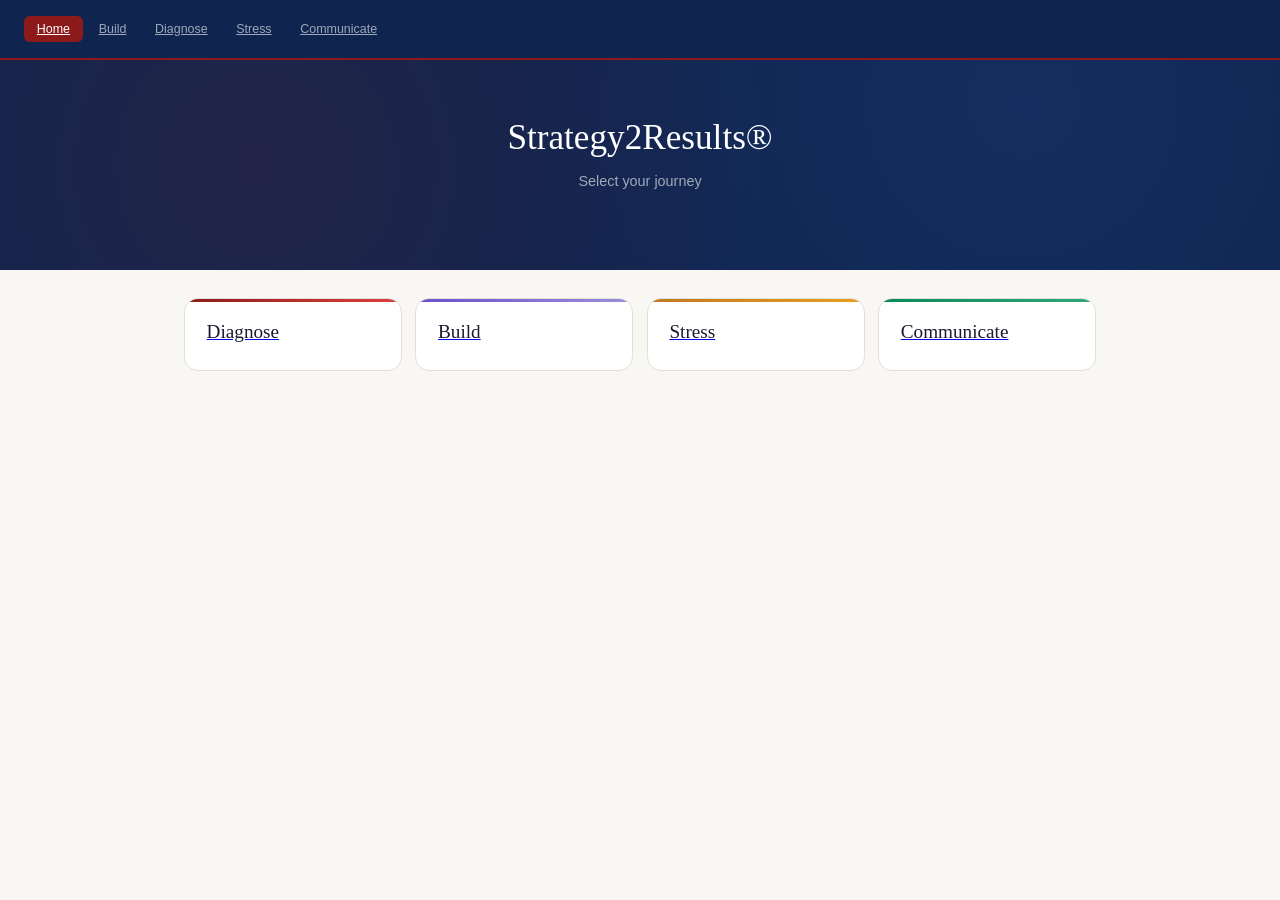
==== commit 46bed547: "Create index.html" ====
--- a/index.html
+++ b/index.html
@@ -1,1351 +1,49 @@
 <!DOCTYPE html>
-<html lang="en">
+<html>
 <head>
 <meta charset="UTF-8">
-<meta name="viewport" content="width=device-width, initial-scale=1.0">
-<title>S2R Strategy Design System — Impactis Consulting</title>
-<link rel="preconnect" href="https://fonts.googleapis.com">
-<link href="https://fonts.googleapis.com/css2?family=DM+Sans:ital,opsz,wght@0,9..40,300;0,9..40,400;0,9..40,500;0,9..40,600;1,9..40,400&family=DM+Serif+Display&display=swap" rel="stylesheet">
-<style>
-:root {
-  --navy:#1B3F7A; --navy-dk:#0F2550; --navy-lt:#2C5099;
-  --red:#8C1A1A; --red-m:#B22222;
-  --bg:#F8F7F4; --surf:#FFFFFF; --surf2:#F2F0EC;
-  --bdr:#E2DFD8; --bdr2:#CCC9C0;
-  --tx:#1A1A2E; --tx2:#4A4A5E; --tx3:#8A8A9E;
-  --build-bg:#F0EBF8; --build-bd:#9B8FD8; --build-tx:#3C2A8C;
-  --stress-bg:#FEF3E2; --stress-bd:#E8A020; --stress-tx:#7A4500;
-  --comm-bg:#E2F5EE; --comm-bd:#2EA87A; --comm-tx:#0A5030;
-}
-* { box-sizing:border-box; margin:0; padding:0; }
-body { font-family:'DM Sans',sans-serif; background:var(--bg); color:var(--tx); min-height:100vh; }
-.topnav { background:var(--navy-dk); padding:0 1.5rem; display:flex; align-items:center; justify-content:space-between; height:60px; position:sticky; top:0; z-index:100; border-bottom:2px solid var(--red); }
-.topnav img { height:28px; }
-.nav-links { display:flex; gap:3px; }
-.nav-btn { padding:.4rem .8rem; border:none; background:none; color:rgba(255,255,255,.6); font-family:'DM Sans',sans-serif; font-size:.78rem; font-weight:500; cursor:pointer; border-radius:6px; transition:all .2s; white-space:nowrap; }
-.nav-btn:hover { background:rgba(255,255,255,.1); color:#fff; }
-.nav-btn.active { background:var(--red); color:#fff; }
-.hero { background:var(--navy-dk); padding:3.5rem 1.5rem 3rem; text-align:center; position:relative; overflow:hidden; }
-.hero::before { content:''; position:absolute; inset:0; background-image:radial-gradient(circle at 20% 50%,rgba(140,26,26,.15) 0%,transparent 50%),radial-gradient(circle at 80% 20%,rgba(44,80,153,.2) 0%,transparent 50%); }
-.hero-logo { height:44px; margin-bottom:1.75rem; position:relative; filter:brightness(0) invert(1); }
-.hero h1 { font-family:'DM Serif Display',serif; font-size:2.2rem; font-weight:400; color:#fff; line-height:1.25; margin-bottom:.65rem; position:relative; }
-.hero h1 em { color:#E8A080; font-style:normal; }
-.hero-sub { font-size:.9rem; color:rgba(255,255,255,.6); max-width:520px; margin:0 auto 1.75rem; line-height:1.65; position:relative; }
-.hero-badges { display:flex; gap:8px; justify-content:center; flex-wrap:wrap; position:relative; }
-.badge { background:rgba(255,255,255,.08); border:1px solid rgba(255,255,255,.18); color:rgba(255,255,255,.8); padding:.28rem .8rem; border-radius:20px; font-size:.72rem; font-weight:500; }
-.journey-sel { padding:1.75rem 1.5rem; max-width:960px; margin:0 auto; }
-.sel-title { font-size:.72rem; font-weight:600; color:var(--tx3); text-transform:uppercase; letter-spacing:.1em; margin-bottom:.9rem; }
-.journey-cards { display:grid; grid-template-columns:repeat(auto-fit,minmax(200px,1fr)); gap:.85rem; }
-.jcard { background:var(--surf); border:1.5px solid var(--bdr); border-radius:14px; padding:1.35rem; cursor:pointer; transition:all .2s; position:relative; overflow:hidden; }
-.jcard::before { content:''; position:absolute; top:0; left:0; right:0; height:3px; }
-.jcard.j-diag::before { background:linear-gradient(90deg,var(--red),#E04040); }
-.jcard.j-build::before { background:linear-gradient(90deg,#6B4FCC,#9B8FD8); }
-.jcard.j-stress::before { background:linear-gradient(90deg,#C07820,#E8A020); }
-.jcard.j-comm::before { background:linear-gradient(90deg,#0A8A5A,#2EA87A); }
-.jcard:hover { border-color:var(--navy); transform:translateY(-2px); box-shadow:0 6px 20px rgba(27,63,122,.1); }
-.jcard-tag { font-size:.68rem; font-weight:600; text-transform:uppercase; letter-spacing:.08em; margin-bottom:.5rem; }
-.j-diag .jcard-tag { color:var(--red-m); }
-.j-build .jcard-tag { color:var(--build-tx); }
-.j-stress .jcard-tag { color:var(--stress-tx); }
-.j-comm .jcard-tag { color:var(--comm-tx); }
-.jcard-title { font-family:'DM Serif Display',serif; font-size:1.2rem; color:var(--tx); margin-bottom:.35rem; }
-.jcard-desc { font-size:.78rem; color:var(--tx2); line-height:1.6; margin-bottom:.75rem; }
-.jcard-who { font-size:.72rem; color:var(--tx3); font-style:italic; }
-.main { max-width:960px; margin:0 auto; padding:1.25rem 1.5rem 4rem; }
-.page { display:none; }
-.page.active { display:block; }
-.sec-hdr { background:var(--surf); border:1px solid var(--bdr); border-radius:14px; padding:1.1rem 1.35rem; margin-bottom:1.1rem; border-top:3px solid; }
-.sec-hdr.h-diag { border-top-color:var(--red-m); }
-.sec-hdr.h-build { border-top-color:var(--build-bd); }
-.sec-hdr.h-stress { border-top-color:var(--stress-bd); }
-.sec-hdr.h-comm { border-top-color:var(--comm-bd); }
-.sec-title { font-family:'DM Serif Display',serif; font-size:1.25rem; color:var(--tx); margin-bottom:.22rem; }
-.sec-sub { font-size:.8rem; color:var(--tx2); line-height:1.55; }
-.stats-row { display:flex; gap:7px; margin-top:.75rem; flex-wrap:wrap; }
-.stat { background:var(--surf2); border-radius:7px; padding:.4rem .7rem; text-align:center; }
-.stat-v { font-size:.95rem; font-weight:600; color:var(--navy); }
-.stat-l { font-size:.62rem; color:var(--tx3); text-transform:uppercase; letter-spacing:.05em; }
-.prog-wrap { display:flex; gap:5px; align-items:center; margin-bottom:1.25rem; }
-.prog-dot { width:30px; height:3px; border-radius:2px; background:var(--bdr); transition:background .3s; }
-.prog-dot.done { background:var(--navy); }
-.prog-dot.active { background:var(--red-m); }
-.prog-lbl { font-size:.72rem; color:var(--tx3); margin-left:7px; }
-.q-card { background:var(--surf); border:1px solid var(--bdr); border-radius:14px; padding:1.35rem; margin-bottom:.85rem; }
-.q-num { font-size:.68rem; font-weight:600; color:var(--red-m); letter-spacing:.08em; text-transform:uppercase; margin-bottom:.45rem; }
-.q-text { font-size:.95rem; font-weight:500; color:var(--tx); line-height:1.45; margin-bottom:.28rem; }
-.q-sub { font-size:.78rem; color:var(--tx3); line-height:1.55; margin-bottom:.95rem; font-style:italic; }
-.opt { display:block; width:100%; background:var(--surf2); border:1px solid var(--bdr); border-radius:8px; padding:.8rem 1rem; margin-bottom:.4rem; cursor:pointer; text-align:left; transition:all .15s; font-family:'DM Sans',sans-serif; }
-.opt:hover { border-color:var(--navy); background:#EEF2FA; }
-.opt-lbl { font-size:.66rem; font-weight:600; color:var(--tx3); display:block; margin-bottom:2px; text-transform:uppercase; letter-spacing:.05em; }
-.opt-txt { font-size:.82rem; color:var(--tx); line-height:1.45; }
-.res-card { border-radius:14px; padding:1.35rem; border:2px solid; margin-bottom:.75rem; }
-.res-card.rb { background:var(--build-bg); border-color:var(--build-bd); }
-.res-card.rs { background:var(--stress-bg); border-color:var(--stress-bd); }
-.res-card.rc { background:var(--comm-bg); border-color:var(--comm-bd); }
-.res-title { font-family:'DM Serif Display',serif; font-size:1.3rem; margin-bottom:.22rem; }
-.rb .res-title { color:var(--build-tx); }
-.rs .res-title { color:var(--stress-tx); }
-.rc .res-title { color:var(--comm-tx); }
-.res-desc { font-size:.82rem; line-height:1.65; margin-bottom:.85rem; }
-.rb .res-desc { color:#4A3A7A; }
-.rs .res-desc { color:#7A4500; }
-.rc .res-desc { color:var(--comm-tx); }
-.sig-list { list-style:none; margin-bottom:.85rem; }
-.sig-list li { font-size:.78rem; padding:2px 0 2px 13px; position:relative; line-height:1.5; }
-.sig-list li::before { content:"—"; position:absolute; left:0; opacity:.5; }
-.rb .sig-list li { color:#4A3A7A; }
-.rs .sig-list li { color:#7A4500; }
-.rc .sig-list li { color:var(--comm-tx); }
-.score-row { display:flex; gap:7px; margin-bottom:.85rem; flex-wrap:wrap; }
-.score-pill { font-size:.72rem; font-weight:500; padding:2px 9px; border-radius:9px; background:var(--surf2); border:1px solid var(--bdr); color:var(--tx2); }
-.restart-lnk { background:none; border:none; font-size:.72rem; color:var(--tx3); cursor:pointer; text-decoration:underline; margin-top:.65rem; display:block; font-family:'DM Sans',sans-serif; }
-.card { background:var(--surf); border:1px solid var(--bdr); border-radius:12px; overflow:hidden; margin-bottom:.85rem; }
-.card-hdr { padding:.82rem 1rem; display:flex; align-items:center; justify-content:space-between; cursor:pointer; user-select:none; gap:8px; }
-.card-hdr:hover { background:var(--surf2); }
-.card-badge { font-size:.65rem; font-weight:600; padding:2px 7px; border-radius:5px; text-transform:uppercase; letter-spacing:.04em; flex-shrink:0; text-align:center; min-width:22px; }
-.card-title { font-size:.88rem; font-weight:500; flex:1; margin:0 .6rem; }
-.card-meta { font-size:.72rem; color:var(--tx3); flex-shrink:0; }
-.card-chev { font-size:.8rem; color:var(--tx3); transition:transform .2s; flex-shrink:0; }
-.card-chev.open { transform:rotate(180deg); }
-.card-body { display:none; padding:.9rem 1rem 1rem; border-top:1px solid var(--bdr); }
-.card-body.open { display:block; }
-.arc-row { display:flex; gap:4px; flex-wrap:wrap; margin:7px 0; }
-.arc-chip { font-size:.7rem; font-weight:500; padding:2px 8px; border-radius:5px; }
-.det-lbl { font-size:.65rem; font-weight:600; color:var(--tx3); text-transform:uppercase; letter-spacing:.07em; margin:9px 0 3px; }
-.det-txt { font-size:.8rem; color:var(--tx2); line-height:1.6; }
-.out-pills { display:flex; flex-wrap:wrap; gap:4px; margin:3px 0; }
-.out-pill { font-size:.7rem; font-weight:500; padding:2px 8px; border-radius:5px; }
-.probe-list { list-style:none; }
-.probe-list li { font-size:.78rem; color:var(--tx2); padding:2px 0 2px 13px; position:relative; line-height:1.5; }
-.probe-list li::before { content:"?"; position:absolute; left:0; font-size:.65rem; font-weight:600; opacity:.5; top:4px; }
-.phase-out { border-radius:9px; padding:.8rem .95rem; margin-top:.8rem; border-left:3px solid; }
-.po-lbl { font-size:.65rem; font-weight:600; text-transform:uppercase; letter-spacing:.07em; margin-bottom:3px; }
-.po-txt { font-size:.8rem; line-height:1.6; }
-.cl-block { margin-bottom:.85rem; border-radius:12px; overflow:hidden; border:1px solid; }
-.cb-hdr2 { padding:.8rem 1rem; display:flex; align-items:center; gap:9px; }
-.dim-list { padding:.4rem .95rem .9rem; }
-.dim-row { padding:.55rem 0; border-top:1px solid var(--bdr); }
-.dim-row:first-child { border-top:none; }
-.dim-q { font-size:.82rem; color:var(--tx); margin-bottom:.3rem; line-height:1.4; font-weight:500; }
-.dim-sub { font-size:.73rem; color:var(--tx3); margin-bottom:.35rem; font-style:italic; line-height:1.4; }
-.sc-track { display:flex; align-items:center; gap:7px; }
-.sc-track input[type=range] { flex:1; accent-color:var(--navy); }
-.sc-val { font-size:.73rem; font-weight:500; width:88px; text-align:right; flex-shrink:0; color:var(--navy); }
-.sc-lbls { display:flex; justify-content:space-between; font-size:.63rem; color:var(--tx3); margin-top:2px; }
-.hgrid { display:grid; grid-template-columns:repeat(5,1fr); gap:7px; margin-bottom:1.1rem; }
-.hcard { border-radius:9px; padding:.7rem .45rem; border:1px solid; text-align:center; }
-.hcard-nm { font-size:.62rem; font-weight:600; margin-bottom:2px; text-transform:uppercase; letter-spacing:.04em; }
-.hcard-sc { font-size:1.25rem; font-weight:600; margin-bottom:1px; }
-.hcard-lb { font-size:.65rem; }
-.ovbar { height:5px; border-radius:3px; background:var(--bdr); margin:5px 0 1rem; }
-.ovfill { height:5px; border-radius:3px; }
-.gap-item { border-radius:9px; border:1px solid; margin-bottom:7px; overflow:hidden; }
-.gap-hdr { padding:.7rem .95rem; display:flex; align-items:center; gap:7px; cursor:pointer; user-select:none; }
-.gap-sev { font-size:.65rem; font-weight:600; padding:2px 6px; border-radius:4px; flex-shrink:0; color:#fff; }
-.gap-title { font-size:.83rem; font-weight:500; flex:1; }
-.gap-chev { font-size:.78rem; color:var(--tx3); transition:transform .2s; }
-.gap-chev.open { transform:rotate(180deg); }
-.gap-body { display:none; padding:0 .95rem .9rem; }
-.gap-body.open { display:block; }
-.st-grid { display:grid; grid-template-columns:1fr 1fr; gap:7px; margin:9px 0; }
-.st-cell { border-radius:7px; padding:.55rem .7rem; border:1px solid var(--bdr); background:var(--surf2); }
-.st-lbl { font-size:.63rem; font-weight:600; text-transform:uppercase; letter-spacing:.06em; color:var(--tx3); margin-bottom:2px; }
-.st-txt { font-size:.76rem; color:var(--tx2); line-height:1.5; }
-.lens-pills { display:flex; flex-wrap:wrap; gap:4px; margin-top:5px; }
-.lens-pill { font-size:.68rem; font-weight:500; padding:2px 7px; border-radius:5px; }
-.rb-card { border-radius:9px; border:1px solid var(--bdr); overflow:hidden; margin-bottom:7px; }
-.rb-hdr2 { padding:.6rem .95rem; background:var(--surf2); display:flex; align-items:center; gap:7px; }
-.rb-pri { font-size:.68rem; font-weight:600; padding:2px 6px; border-radius:4px; flex-shrink:0; }
-.rb-title { font-size:.82rem; font-weight:500; flex:1; }
-.rb-body { padding:.7rem .95rem; }
-.rb-act { font-size:.8rem; color:var(--tx2); line-height:1.5; margin-bottom:.45rem; }
-.step-nav2 { display:flex; margin-bottom:1.1rem; border-radius:9px; overflow:hidden; border:1px solid var(--bdr); }
-.step-btn2 { flex:1; padding:.55rem .45rem; font-size:.72rem; font-weight:500; text-align:center; cursor:pointer; border:none; background:var(--surf2); color:var(--tx3); transition:all .2s; border-right:1px solid var(--bdr); font-family:'DM Sans',sans-serif; }
-.step-btn2:last-child { border-right:none; }
-.step-btn2.active { background:var(--comm-bg); color:var(--comm-tx); }
-.step-btn2.done { background:var(--surf); color:var(--navy); font-weight:600; }
-.csec { display:none; }
-.csec.active { display:block; }
-.fld-lbl { font-size:.68rem; font-weight:600; color:var(--tx3); text-transform:uppercase; letter-spacing:.06em; margin-bottom:3px; margin-top:13px; }
-.fld-lbl:first-child { margin-top:0; }
-.fld-sub { font-size:.73rem; color:var(--tx3); margin-bottom:5px; font-style:italic; line-height:1.4; }
-textarea { width:100%; border:1px solid var(--bdr); border-radius:8px; padding:.6rem .8rem; font-size:.8rem; font-family:'DM Sans',sans-serif; color:var(--tx); background:var(--surf); resize:vertical; min-height:55px; line-height:1.5; }
-textarea:focus { outline:none; border-color:var(--navy); }
-input[type=text] { width:100%; border:1px solid var(--bdr); border-radius:6px; padding:.35rem .6rem; font-size:.78rem; font-family:'DM Sans',sans-serif; color:var(--tx); background:var(--surf); }
-input[type=text]:focus { outline:none; border-color:var(--navy); }
-.cxo-card2 { border-radius:9px; border:1px solid var(--bdr); overflow:hidden; margin-bottom:7px; }
-.cxo-hdr2 { padding:.65rem .95rem; display:flex; align-items:center; gap:7px; cursor:pointer; user-select:none; }
-.cxo-av { width:26px; height:26px; border-radius:50%; display:flex; align-items:center; justify-content:center; font-size:.65rem; font-weight:600; flex-shrink:0; }
-.cxo-role2 { font-size:.85rem; font-weight:500; flex:1; }
-.cxo-bias2 { font-size:.68rem; padding:2px 6px; border-radius:4px; flex-shrink:0; }
-.cxo-chev2 { font-size:.78rem; color:var(--tx3); transition:transform .2s; }
-.cxo-chev2.open { transform:rotate(180deg); }
-.cxo-body2 { display:none; padding:0 .95rem .9rem; background:var(--surf); }
-.cxo-body2.open { display:block; }
-.trans-g { display:grid; grid-template-columns:1fr 1fr; gap:7px; margin:7px 0; }
-.trans-c { border-radius:7px; padding:.55rem .7rem; border:1px solid var(--bdr); background:var(--surf2); }
-.tc-lbl { font-size:.62rem; font-weight:600; text-transform:uppercase; letter-spacing:.06em; color:var(--tx3); margin-bottom:2px; }
-.tc-txt { font-size:.76rem; color:var(--tx2); line-height:1.4; margin-bottom:3px; }
-.vt-triad-row { margin-bottom:6px; border-radius:8px; padding:.6rem .75rem; border:1px solid; }
-.vt-dim-label { font-size:.65rem; font-weight:600; text-transform:uppercase; letter-spacing:.06em; margin-bottom:4px; }
-.vt-enterprise { background:rgba(255,255,255,.6); border-radius:5px; padding:.3rem .5rem; margin-bottom:4px; }
-.vt-ent-lbl { font-size:.6rem; font-weight:600; text-transform:uppercase; letter-spacing:.05em; opacity:.7; margin-bottom:1px; }
-.vt-ent-val { font-size:.74rem; font-style:italic; line-height:1.4; }
-.vt-contrib-lbl { font-size:.6rem; font-weight:600; text-transform:uppercase; letter-spacing:.05em; opacity:.7; margin-bottom:2px; }
-.ws-row2 { border-radius:9px; border:1px solid; margin-bottom:7px; overflow:hidden; }
-.ws-hdr2 { padding:.7rem .95rem; display:flex; align-items:center; gap:7px; cursor:pointer; user-select:none; }
-.ws-chev2 { font-size:.78rem; color:var(--tx3); transition:transform .2s; margin-left:auto; }
-.ws-chev2.open { transform:rotate(180deg); }
-.ws-body2 { display:none; padding:0 .95rem .9rem; }
-.ws-body2.open { display:block; }
-.ws-q2 { font-size:.78rem; color:var(--tx2); line-height:1.55; margin-bottom:.45rem; padding:.4rem .55rem; background:var(--surf2); border-radius:5px; border-left:2px solid; }
-.own-sel { width:100%; border:1px solid var(--bdr); border-radius:6px; padding:.38rem .6rem; font-size:.78rem; font-family:'DM Sans',sans-serif; color:var(--tx); background:var(--surf); margin-top:5px; }
-.pb-block2 { border-radius:9px; border:1px solid var(--bdr); overflow:hidden; margin-bottom:9px; }
-.pb-hdr2 { padding:.75rem .95rem; display:flex; align-items:center; gap:7px; cursor:pointer; user-select:none; }
-.pb-chev2 { font-size:.78rem; color:var(--tx3); transition:transform .2s; margin-left:auto; }
-.pb-chev2.open { transform:rotate(180deg); }
-.pb-body2 { display:none; padding:0 .95rem .9rem; }
-.pb-body2.open { display:block; }
-.msg-box2 { background:var(--surf2); border-radius:7px; padding:.7rem .85rem; margin-bottom:7px; border-left:3px solid var(--bdr2); }
-.msg-lbl { font-size:.65rem; font-weight:600; text-transform:uppercase; letter-spacing:.06em; color:var(--tx3); margin-bottom:3px; }
-.msg-txt { font-size:.78rem; color:var(--tx2); line-height:1.6; white-space:pre-line; }
-.facil-box { background:#FEF3E2; border-radius:7px; padding:.55rem .8rem; border-left:3px solid #E8A020; margin-top:7px; }
-.facil-lbl { font-size:.62rem; font-weight:600; text-transform:uppercase; letter-spacing:.06em; color:#7A4500; margin-bottom:2px; }
-.facil-txt { font-size:.76rem; color:#7A4500; line-height:1.55; }
-.warn-chip { display:inline-block; font-size:.7rem; padding:2px 7px; border-radius:5px; background:#FEE; color:#8C1A1A; border:1px solid #F0AAAA; margin-bottom:9px; }
-.info-box { background:var(--surf2); border:1px solid var(--bdr); border-radius:9px; padding:.8rem .95rem; margin-bottom:.8rem; }
-.info-title { font-size:.82rem; font-weight:500; color:var(--tx); margin-bottom:2px; }
-.info-sub { font-size:.76rem; color:var(--tx2); line-height:1.55; }
-.btn-p { padding:.55rem 1.1rem; border-radius:8px; border:none; font-size:.82rem; font-weight:500; cursor:pointer; background:var(--navy); color:#fff; font-family:'DM Sans',sans-serif; transition:opacity .15s; }
-.btn-p:hover { opacity:.85; }
-.btn-s { padding:.48rem .9rem; border-radius:7px; background:none; border:1px solid var(--bdr2); color:var(--tx2); font-size:.78rem; font-family:'DM Sans',sans-serif; cursor:pointer; transition:background .15s; }
-.btn-s:hover { background:var(--surf2); }
-.btn-red { background:var(--red-m) !important; color:#fff !important; }
-.btn-grn { background:var(--comm-tx) !important; color:#fff !important; }
-.btn-row { display:flex; gap:7px; align-items:center; margin-top:.85rem; flex-wrap:wrap; }
-footer { background:var(--navy-dk); color:rgba(255,255,255,.45); text-align:center; padding:1.35rem; font-size:.72rem; border-top:2px solid var(--red); margin-top:2rem; }
-footer img { height:20px; filter:brightness(0) invert(1); opacity:.6; margin-bottom:.45rem; display:block; margin-left:auto; margin-right:auto; }
-.lock-overlay { position:fixed; inset:0; background:linear-gradient(135deg,#0F2550 0%,#1B3F7A 100%); display:flex; align-items:center; justify-content:center; z-index:9999; padding:1.5rem; }
-.lock-box { background:#fff; border-radius:18px; padding:2.75rem 2.25rem; max-width:400px; width:100%; text-align:center; box-shadow:0 32px 80px rgba(0,0,0,.35); }
-.lock-logo { height:38px; margin-bottom:2rem; }
-.lock-ring { width:64px; height:64px; border-radius:50%; background:#EEF2FA; display:flex; align-items:center; justify-content:center; margin:0 auto 1.25rem; font-size:1.6rem; }
-.lock-title { font-family:'DM Serif Display',serif; font-size:1.5rem; color:#0F2550; margin-bottom:.4rem; }
-.lock-sub { font-size:.82rem; color:#6A6A7E; line-height:1.6; margin-bottom:1.75rem; }
-.lock-input-wrap { position:relative; margin-bottom:.75rem; }
-.lock-input { width:100%; border:1.5px solid #E2DFD8; border-radius:10px; padding:.8rem 2.8rem .8rem 1rem; font-size:.95rem; font-family:'DM Sans',sans-serif; color:#1A1A2E; background:#F8F7F4; transition:border-color .15s; text-align:center; letter-spacing:.1em; }
-.lock-input:focus { outline:none; border-color:#1B3F7A; background:#fff; }
-.lock-input.shake { animation:shake .35s ease; }
-.lock-btn { width:100%; padding:.8rem; border-radius:10px; border:none; font-size:.95rem; font-weight:600; font-family:'DM Sans',sans-serif; cursor:pointer; background:#1B3F7A; color:#fff; transition:all .15s; margin-bottom:.75rem; }
-.lock-btn:hover { background:#0F2550; }
-.lock-err { font-size:.78rem; color:#B22222; margin-bottom:.5rem; min-height:1.1rem; }
-.lock-footer { font-size:.72rem; color:#A0A0B0; margin-top:1.25rem; line-height:1.5; }
-.lock-footer a { color:#1B3F7A; font-weight:500; }
-@keyframes shake { 0%,100%{transform:translateX(0)} 20%{transform:translateX(-6px)} 40%{transform:translateX(6px)} 60%{transform:translateX(-4px)} 80%{transform:translateX(4px)} }
-@media(max-width:600px) {
-  .hero h1 { font-size:1.65rem; }
-  .journey-cards { grid-template-columns:1fr; }
-  .hgrid { grid-template-columns:repeat(3,1fr); }
-  .st-grid,.trans-g { grid-template-columns:1fr; }
-  .nav-btn { font-size:.68rem; padding:.32rem .5rem; }
-  .topnav { padding:0 .85rem; }
-}
+<title>S2R Strategy Design System</title>
+<link rel="stylesheet" href="styles.css">
+</head>
 
-.sf-wrap{border:2px solid #1B3F7A;border-radius:14px;overflow:hidden;margin-bottom:1.25rem}
-.sf-hdr{background:linear-gradient(135deg,#1B3F7A,#2C5099);padding:1rem 1.25rem;cursor:pointer;display:flex;align-items:center;justify-content:space-between}
-.sf-hdr-title{font-family:'DM Serif Display',serif;font-size:1.15rem;color:#fff;margin-bottom:.18rem}
-.sf-hdr-sub{font-size:.74rem;color:rgba(255,255,255,.7)}
-.sf-hdr-badge{font-size:.62rem;font-weight:600;padding:3px 9px;border-radius:10px;background:rgba(255,255,255,.15);color:#fff;text-transform:uppercase;letter-spacing:.07em}
-.sf-body{background:#fff;display:none}.sf-body.open{display:block}
-.sf-tabs{display:flex;overflow-x:auto;border-bottom:1px solid var(--bdr);background:#F8F7F4;padding:0 .65rem;gap:2px}
-.sf-tab{padding:.5rem .7rem;border:none;background:none;font-family:'DM Sans',sans-serif;font-size:.72rem;font-weight:500;color:var(--tx3);cursor:pointer;border-bottom:2px solid transparent;white-space:nowrap;flex-shrink:0}
-.sf-tab:hover{color:var(--navy)}.sf-tab.active{color:var(--navy);border-bottom-color:var(--red-m);font-weight:600}
-.sf-panel{display:none;padding:1rem 1.1rem 1.25rem}.sf-panel.active{display:block}
-.sf-def-line{font-size:.82rem;color:var(--tx2);line-height:1.65;background:var(--surf2);border-radius:8px;padding:.75rem .95rem;border-left:3px solid var(--navy);margin-bottom:.85rem;font-style:italic}
-.sf-table{width:100%;border-collapse:collapse;margin-bottom:.75rem}
-.sf-table th{background:var(--navy);color:#fff;font-size:.66rem;font-weight:600;text-transform:uppercase;letter-spacing:.06em;padding:.45rem .65rem;text-align:left}
-.sf-table td{font-size:.76rem;color:var(--tx2);padding:.4rem .65rem;border-bottom:1px solid var(--bdr);line-height:1.5;vertical-align:top}
-.sf-table tr:nth-child(even) td{background:#F8F7F4}.sf-table td:first-child{font-weight:600;color:var(--navy);white-space:nowrap}
-.sf-grid2{display:grid;grid-template-columns:1fr 1fr;gap:.65rem;margin-bottom:.85rem}
-.sf-card{border-radius:9px;border:1px solid;padding:.75rem .9rem}
-.sf-card-lbl{font-size:.65rem;font-weight:600;text-transform:uppercase;letter-spacing:.07em;margin-bottom:.35rem}
-.sf-card-title{font-size:.95rem;font-weight:600;margin-bottom:.3rem;font-family:'DM Serif Display',serif}
-.sf-card-body{font-size:.76rem;line-height:1.55;color:var(--tx2)}
-.sf-chain-item{display:flex;gap:.75rem;margin-bottom:.65rem;align-items:flex-start}
-.sf-chain-num{width:28px;height:28px;border-radius:50%;background:var(--navy);color:#fff;font-size:.78rem;font-weight:600;display:flex;align-items:center;justify-content:center;flex-shrink:0;margin-top:2px}
-.sf-chain-body{flex:1;border:1px solid var(--bdr);border-radius:8px;padding:.6rem .8rem}
-.sf-chain-stage{font-size:.82rem;font-weight:600;color:var(--navy);margin-bottom:.2rem}
-.sf-chain-what{font-size:.75rem;color:var(--tx2);line-height:1.5;margin-bottom:.25rem}
-.sf-chain-break{font-size:.72rem;color:#8C1A1A;background:#FEE;border-radius:4px;padding:.2rem .45rem;border-left:2px solid #D04040}
-.sf-chain-arrow{text-align:center;font-size:.9rem;color:var(--navy);opacity:.5;margin:-3px 0 -3px 10px}
-.sf-engine-card{border-radius:9px;border:1px solid #6B8FCC;background:#EEF2FA;padding:.85rem 1rem;margin-bottom:.65rem}
-.sf-engine-title{font-size:.9rem;font-weight:600;color:#1B3F7A;margin-bottom:.25rem}
-.sf-engine-sub{font-size:.74rem;color:#4A5E8A;margin-bottom:.45rem}
-.sf-engine-body{font-size:.76rem;color:var(--tx2);line-height:1.55}
-.sf-engine-fail{font-size:.72rem;background:#FEE;color:#8C1A1A;border-radius:4px;padding:.3rem .55rem;margin-top:.45rem;border-left:2px solid #D04040}
-.dig-align{border-radius:9px;border:1px solid;padding:.75rem .95rem;margin-top:.85rem}
-.dig-align-hdr{font-size:.65rem;font-weight:600;text-transform:uppercase;letter-spacing:.08em;margin-bottom:.55rem;display:flex;align-items:center;gap:6px}
-.dig-align-hdr::before{content:'↩';font-size:.85rem}
-.dig-align-row{display:grid;grid-template-columns:1fr 1fr;gap:.5rem;margin-bottom:.45rem}
-.dig-align-cell{border-radius:6px;padding:.45rem .6rem;background:rgba(255,255,255,.6);border:1px solid rgba(0,0,0,.08)}
-.dig-align-cell-lbl{font-size:.6rem;font-weight:600;text-transform:uppercase;letter-spacing:.06em;opacity:.7;margin-bottom:2px}
-.dig-align-cell-val{font-size:.73rem;line-height:1.45}
-.dig-align-pills{display:flex;flex-wrap:wrap;gap:4px;margin-top:.35rem}
-.dig-align-pill{font-size:.67rem;font-weight:500;padding:2px 7px;border-radius:5px;opacity:.85}
-.sf-qref-row{display:grid;grid-template-columns:120px 1fr 1fr 1fr;gap:0;border-bottom:1px solid var(--bdr)}
-.sf-qref-row:last-child{border-bottom:none}
-.sf-qref-cell{padding:.5rem .65rem;font-size:.74rem;color:var(--tx2);line-height:1.45;border-right:1px solid var(--bdr)}
-.sf-qref-cell:last-child{border-right:none}
-.sf-qref-cell.header{font-size:.64rem;font-weight:600;text-transform:uppercase;letter-spacing:.06em;color:var(--tx3);background:#F8F7F4}
-.sf-qref-cell.dim{font-weight:600;color:var(--navy);background:#F0F4FF}
-@media(max-width:600px){.sf-grid2{grid-template-columns:1fr}.dig-align-row{grid-template-columns:1fr}.sf-qref-row{grid-template-columns:1fr}}
-</style>
-</head>
 <body>
 
-<!-- LOCK OVERLAY -->
-<div id="lock-overlay" class="lock-overlay" style="display:none">
-  <div class="lock-box">
-    <img class="lock-logo" src="[data-uri]" alt="Impactis Consulting">
-    <div class="lock-ring">🔒</div>
-    <div class="lock-title">Journey access required</div>
-    <p class="lock-sub">The BUILD, STRESS-TEST, and COMMUNICATE journeys are available to Impactis Consulting clients. Enter your access code to continue.</p>
-    <div class="lock-input-wrap">
-      <input class="lock-input" type="password" id="lock-pw" placeholder="Enter access code" onkeydown="if(event.key==='Enter')lockSubmit()">
-    </div>
-    <div class="lock-err" id="lock-err"></div>
-    <button class="lock-btn" onclick="lockSubmit()">Unlock &rarr;</button>
-    <button onclick="cancelLock()" style="width:100%;padding:.65rem;border-radius:10px;border:1px solid #E2DFD8;background:none;font-size:.88rem;font-family:'DM Sans',sans-serif;color:#4A4A5E;cursor:pointer;margin-bottom:.5rem;">&#8592; Back to main menu</button>
-    <div class="lock-footer">Don't have an access code?<br><a href="/cdn-cgi/l/email-protection#85ecebe3eac5ece8f5e4e6f1ecf6abe6eaabffe4"><span class="__cf_email__" data-cfemail="fa93949c95ba93978a9b998e9389d49995d4809b">[email&#160;protected]</span></a></div>
+<div class="topnav">
+  <div class="nav-links">
+    <a href="index.html" class="nav-btn active">Home</a>
+    <a href="build.html" class="nav-btn">Build</a>
+    <a href="diagnose.html" class="nav-btn">Diagnose</a>
+    <a href="stress.html" class="nav-btn">Stress</a>
+    <a href="communicate.html" class="nav-btn">Communicate</a>
   </div>
 </div>
 
-<!-- NAV -->
-<nav class="topnav">
-  <img src="[data-uri]" alt="Impactis Consulting">
-  <div class="nav-links">
-    <button class="nav-btn active" onclick="showPage('home')">Home</button>
-    <button class="nav-btn" onclick="showPage('diagnostic')">Diagnostic</button>
-    <button class="nav-btn" onclick="showPage('build')">BUILD 🔒</button>
-    <button class="nav-btn" onclick="showPage('stress')">STRESS-TEST 🔒</button>
-    <button class="nav-btn" onclick="showPage('communicate')">COMMUNICATE 🔒</button>
-  </div>
-</nav>
+<div class="hero">
+  <h1>Strategy2Results®</h1>
+  <p class="hero-sub">Select your journey</p>
+</div>
 
-<!-- HOME -->
-<div class="page active" id="page-home">
-  <div class="hero">
-    <img class="hero-logo" src="[data-uri]" alt="Impactis Consulting">
-    <h1>S2R Strategy <em>Design System</em></h1>
-    <p class="hero-sub">A complete strategy design process for leaders — to build, stress-test, or communicate strategy. Powered by the Strategy2Results&reg; DIG Framework.</p>
-    <div class="hero-badges">
-      <span class="badge">3 journeys</span>
-      <span class="badge">11 DIG lenses</span>
-      <span class="badge">10 CXO perspectives</span>
-      <span class="badge">Strategy2Results&reg;</span>
-    </div>
-  </div>
-  <div class="journey-sel">
-    <div class="sel-title">Select your journey</div>
-    <div class="journey-cards">
-      <div class="jcard j-diag" onclick="showPage('diagnostic')">
-        <div class="jcard-tag">Start here &mdash; Open access</div>
-        <div class="jcard-title">Routing diagnostic</div>
-        <div class="jcard-desc">5 questions that route you to the right journey based on where your strategy actually is, not where you think it is.</div>
-        <div class="jcard-who">3 minutes &middot; No access code required</div>
-      </div>
-      <div class="jcard j-build" onclick="showPage('build')">
-        <div class="jcard-tag">Journey 1 🔒 Client access</div>
-        <div class="jcard-title">BUILD</div>
-        <div class="jcard-desc">Full DIG process for building strategy from scratch. 3 base camps, 11 lenses, 3.5 facilitated days.</div>
-        <div class="jcard-who">For: no strategy yet, or foundation too weak</div>
-      </div>
-      <div class="jcard j-stress" onclick="showPage('stress')">
-        <div class="jcard-tag">Journey 2 🔒 Client access</div>
-        <div class="jcard-title">STRESS-TEST</div>
-        <div class="jcard-desc">15-dimension diagnostic to identify exactly where your existing strategy is vulnerable.</div>
-        <div class="jcard-who">For: strategy exists but confidence is mixed</div>
-      </div>
-      <div class="jcard j-comm" onclick="showPage('communicate')">
-        <div class="jcard-tag">Journey 3 🔒 Client access</div>
-        <div class="jcard-title">COMMUNICATE</div>
-        <div class="jcard-desc">Translation engine: CXO role maps, white space assignments, and a full communication playbook.</div>
-        <div class="jcard-who">For: strategy is sound but not landing</div>
-      </div>
-    </div>
+<div class="journey-sel">
+  <div class="journey-cards">
+
+    <a href="diagnose.html" class="jcard j-diag">
+      <div class="jcard-title">Diagnose</div>
+    </a>
+
+    <a href="build.html" class="jcard j-build">
+      <div class="jcard-title">Build</div>
+    </a>
+
+    <a href="stress.html" class="jcard j-stress">
+      <div class="jcard-title">Stress</div>
+    </a>
+
+    <a href="communicate.html" class="jcard j-comm">
+      <div class="jcard-title">Communicate</div>
+    </a>
+
   </div>
 </div>
 
-<!-- DIAGNOSTIC -->
-<div class="page" id="page-diagnostic">
-  <div class="main">
-    <div style="margin-bottom:.85rem"><button onclick="showPage('home')" style="background:none;border:none;font-family:'DM Sans',sans-serif;font-size:.78rem;color:var(--tx3);cursor:pointer;padding:.3rem 0;display:flex;align-items:center;gap:5px">&#8592; Main menu</button></div>
-    <div class="sec-hdr h-diag">
-      <div class="sec-title">Routing diagnostic</div>
-      <div class="sec-sub">5 questions that route you to the right journey. Answer honestly. The diagnostic is open access — the journeys require a client access code.</div>
-    </div>
-    <div id="diag-prog"></div>
-    <div id="diag-qzone"></div>
-  </div>
-</div>
-
-<!-- BUILD -->
-<div class="page" id="page-build">
-  <div class="main">
-    <div style="margin-bottom:.85rem"><button onclick="showPage('home')" style="background:none;border:none;font-family:'DM Sans',sans-serif;font-size:.78rem;color:var(--tx3);cursor:pointer;padding:.3rem 0;display:flex;align-items:center;gap:5px">&#8592; Main menu</button></div>
-    <div class="sec-hdr h-build">
-      <div class="sec-title">BUILD journey — full DIG process</div>
-      <div class="sec-sub">Three base camps, 11 lenses, driven by the 4-point learning arc: Awareness &rarr; Intelligence &rarr; Extrapolating &rarr; Converging Zone. Click each base camp to expand.</div>
-      <div class="stats-row">
-        <div class="stat"><div class="stat-v">3</div><div class="stat-l">Base camps</div></div>
-        <div class="stat"><div class="stat-v">11</div><div class="stat-l">Lenses</div></div>
-        <div class="stat"><div class="stat-v">3.5</div><div class="stat-l">Days</div></div>
-        <div class="stat"><div class="stat-v">10</div><div class="stat-l">CXO roles</div></div>
-      </div>
-    </div>
-    <div id="strat-fund-wrap"></div>
-    <div id="build-camps"></div>
-  </div>
-</div>
-
-<!-- STRESS-TEST -->
-<div class="page" id="page-stress">
-  <div class="main">
-    <div style="margin-bottom:.85rem"><button onclick="showPage('home')" style="background:none;border:none;font-family:'DM Sans',sans-serif;font-size:.78rem;color:var(--tx3);cursor:pointer;padding:.3rem 0;display:flex;align-items:center;gap:5px">&#8592; Main menu</button></div>
-    <div class="sec-hdr h-stress">
-      <div class="sec-title">STRESS-TEST journey — 15-dimension assessment</div>
-      <div class="sec-sub">Score your existing strategy across five gap clusters. The system identifies your weakest areas, applies four stress-test lenses to each, and produces a prioritised rebuild agenda.</div>
-    </div>
-    <div id="stress-assess"></div>
-    <div class="btn-row">
-      <button class="btn-p btn-red" onclick="runStressAnalysis()">Analyse my strategy &rarr;</button>
-      <button class="btn-s" onclick="resetStress()">Reset scores</button>
-    </div>
-    <div id="stress-results" style="display:none;margin-top:1.25rem"></div>
-  </div>
-</div>
-
-<!-- COMMUNICATE -->
-<div class="page" id="page-communicate">
-  <div class="main">
-    <div style="margin-bottom:.85rem"><button onclick="showPage('home')" style="background:none;border:none;font-family:'DM Sans',sans-serif;font-size:.78rem;color:var(--tx3);cursor:pointer;padding:.3rem 0;display:flex;align-items:center;gap:5px">&#8592; Main menu</button></div>
-    <div class="sec-hdr h-comm">
-      <div class="sec-title">COMMUNICATE journey — strategy translation engine</div>
-      <div class="sec-sub">For leaders whose strategy is sound but not landing. Build your CXO translation map, white space assignments, and full communication playbook in four steps.</div>
-    </div>
-    <div class="step-nav2" id="comm-tabs"></div>
-    <div id="comm-sections"></div>
-  </div>
-</div>
-
-<footer>
-  <img src="[data-uri]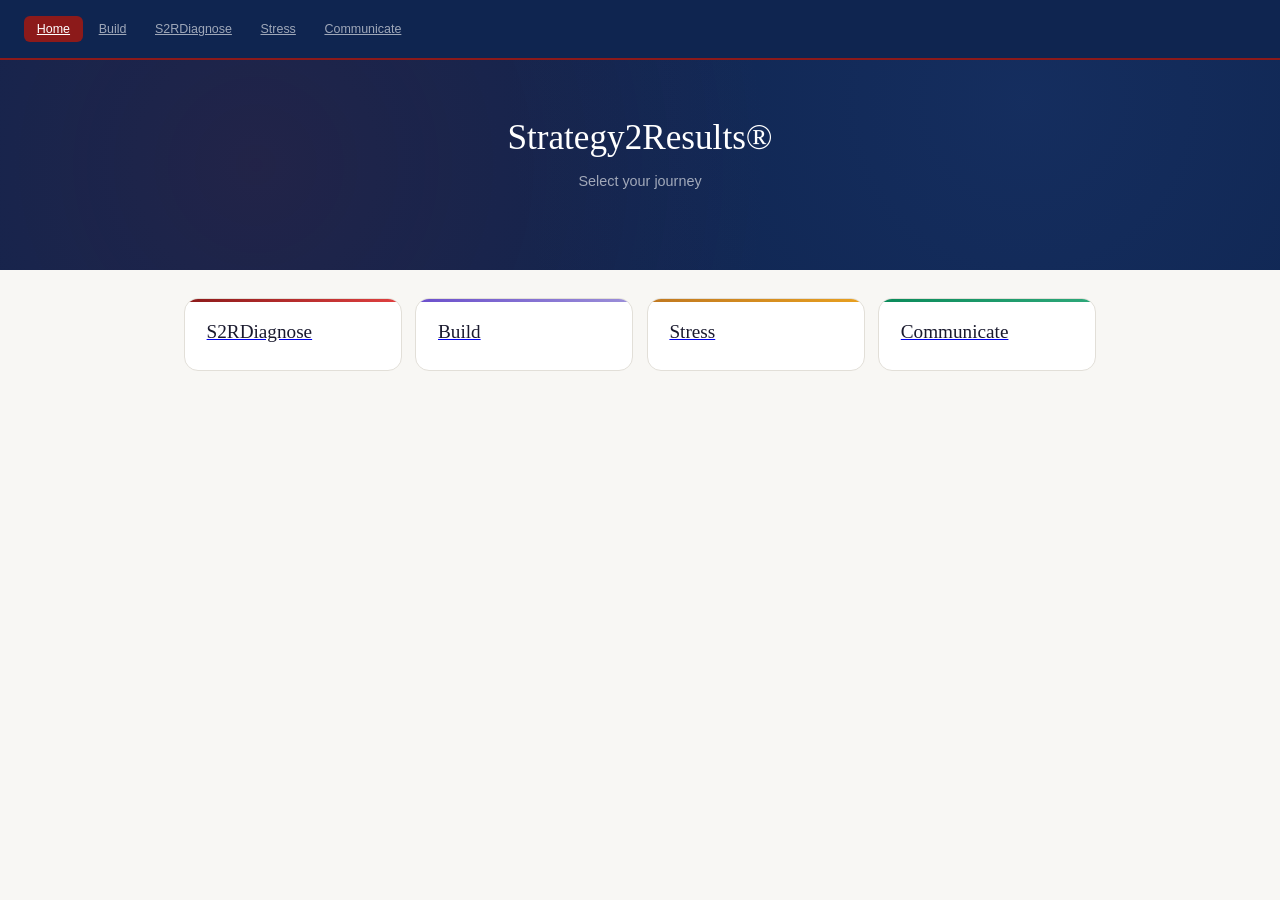
==== commit 986bdf56: "Update index.html" ====
--- a/index.html
+++ b/index.html
@@ -12,7 +12,7 @@
   <div class="nav-links">
     <a href="index.html" class="nav-btn active">Home</a>
     <a href="build.html" class="nav-btn">Build</a>
-    <a href="diagnose.html" class="nav-btn">Diagnose</a>
+    <a href="s2rdiagnose.html" class="nav-btn">S2RDiagnose</a>
     <a href="stress.html" class="nav-btn">Stress</a>
     <a href="communicate.html" class="nav-btn">Communicate</a>
   </div>
@@ -26,8 +26,8 @@
 <div class="journey-sel">
   <div class="journey-cards">
 
-    <a href="diagnose.html" class="jcard j-diag">
-      <div class="jcard-title">Diagnose</div>
+    <a href="s2rdiagnose.html" class="jcard j-diag">
+      <div class="jcard-title">S2RDiagnose</div>
     </a>
 
     <a href="build.html" class="jcard j-build">
